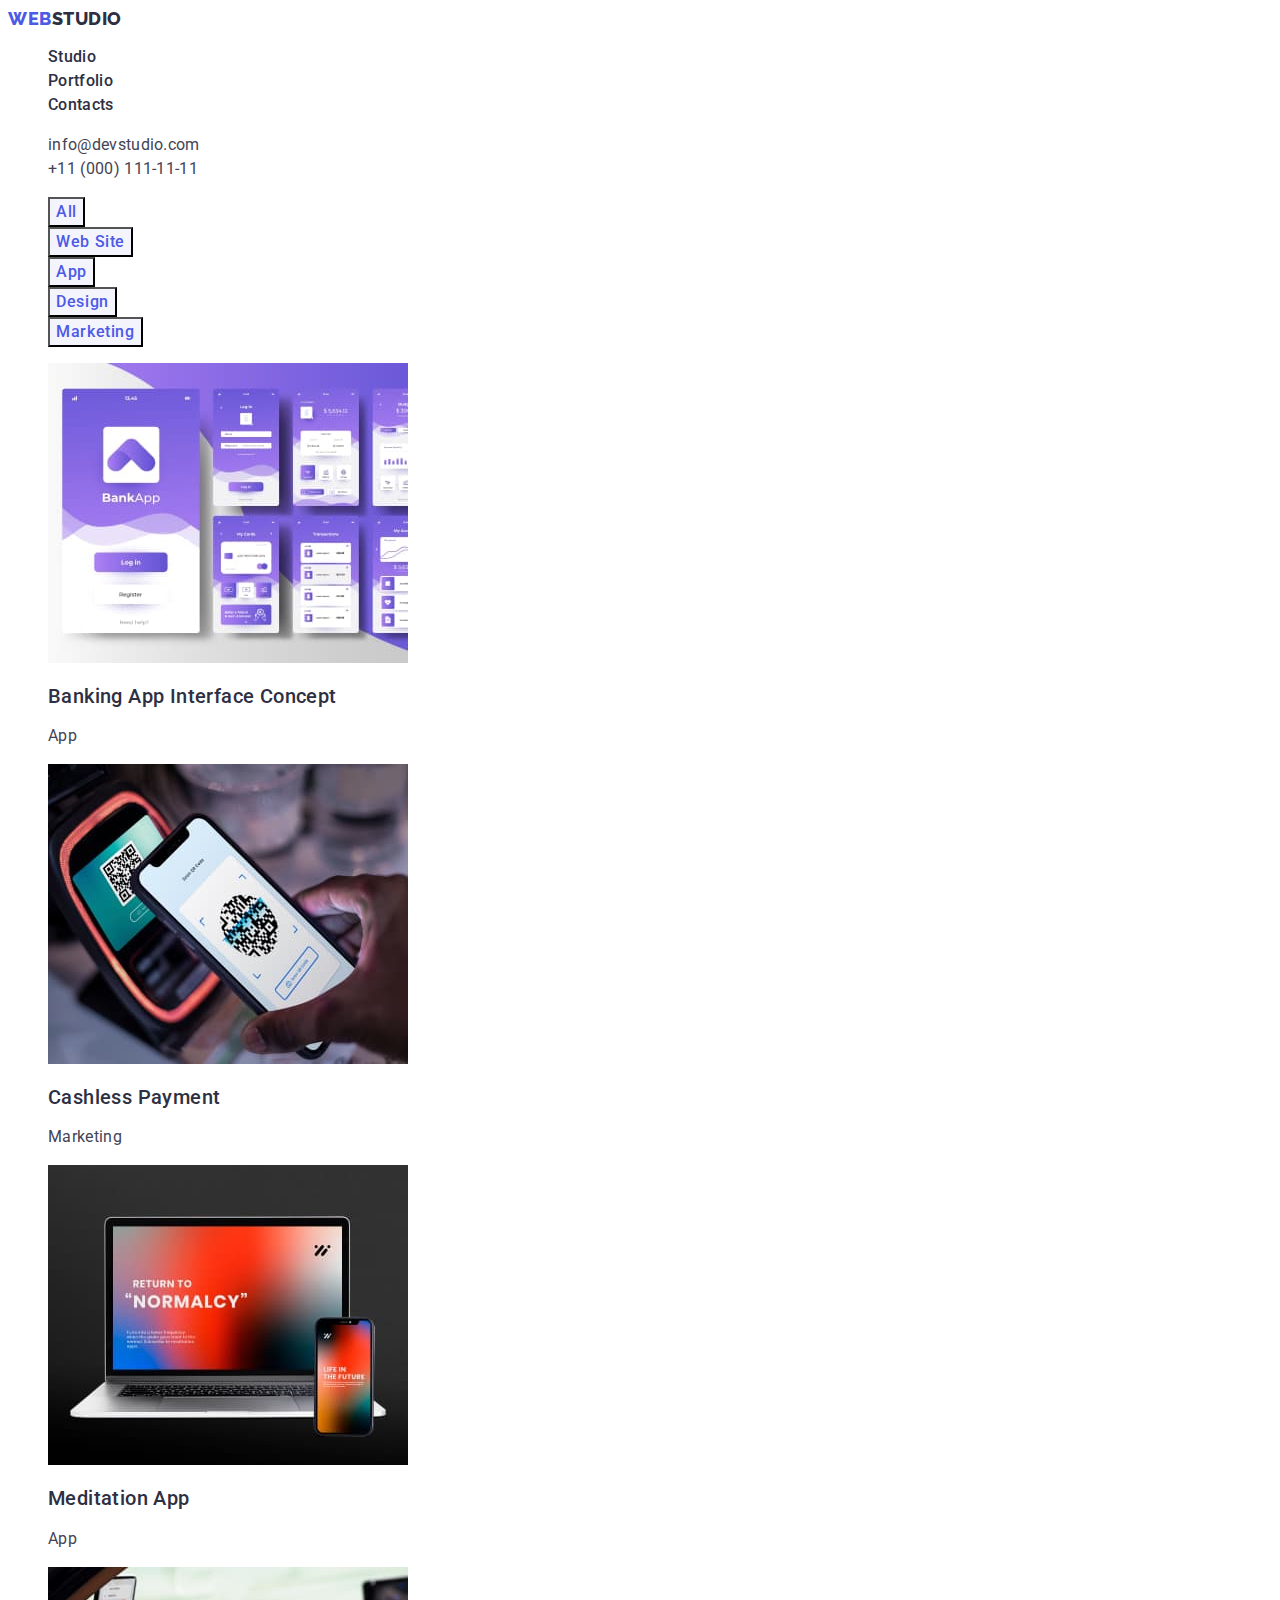
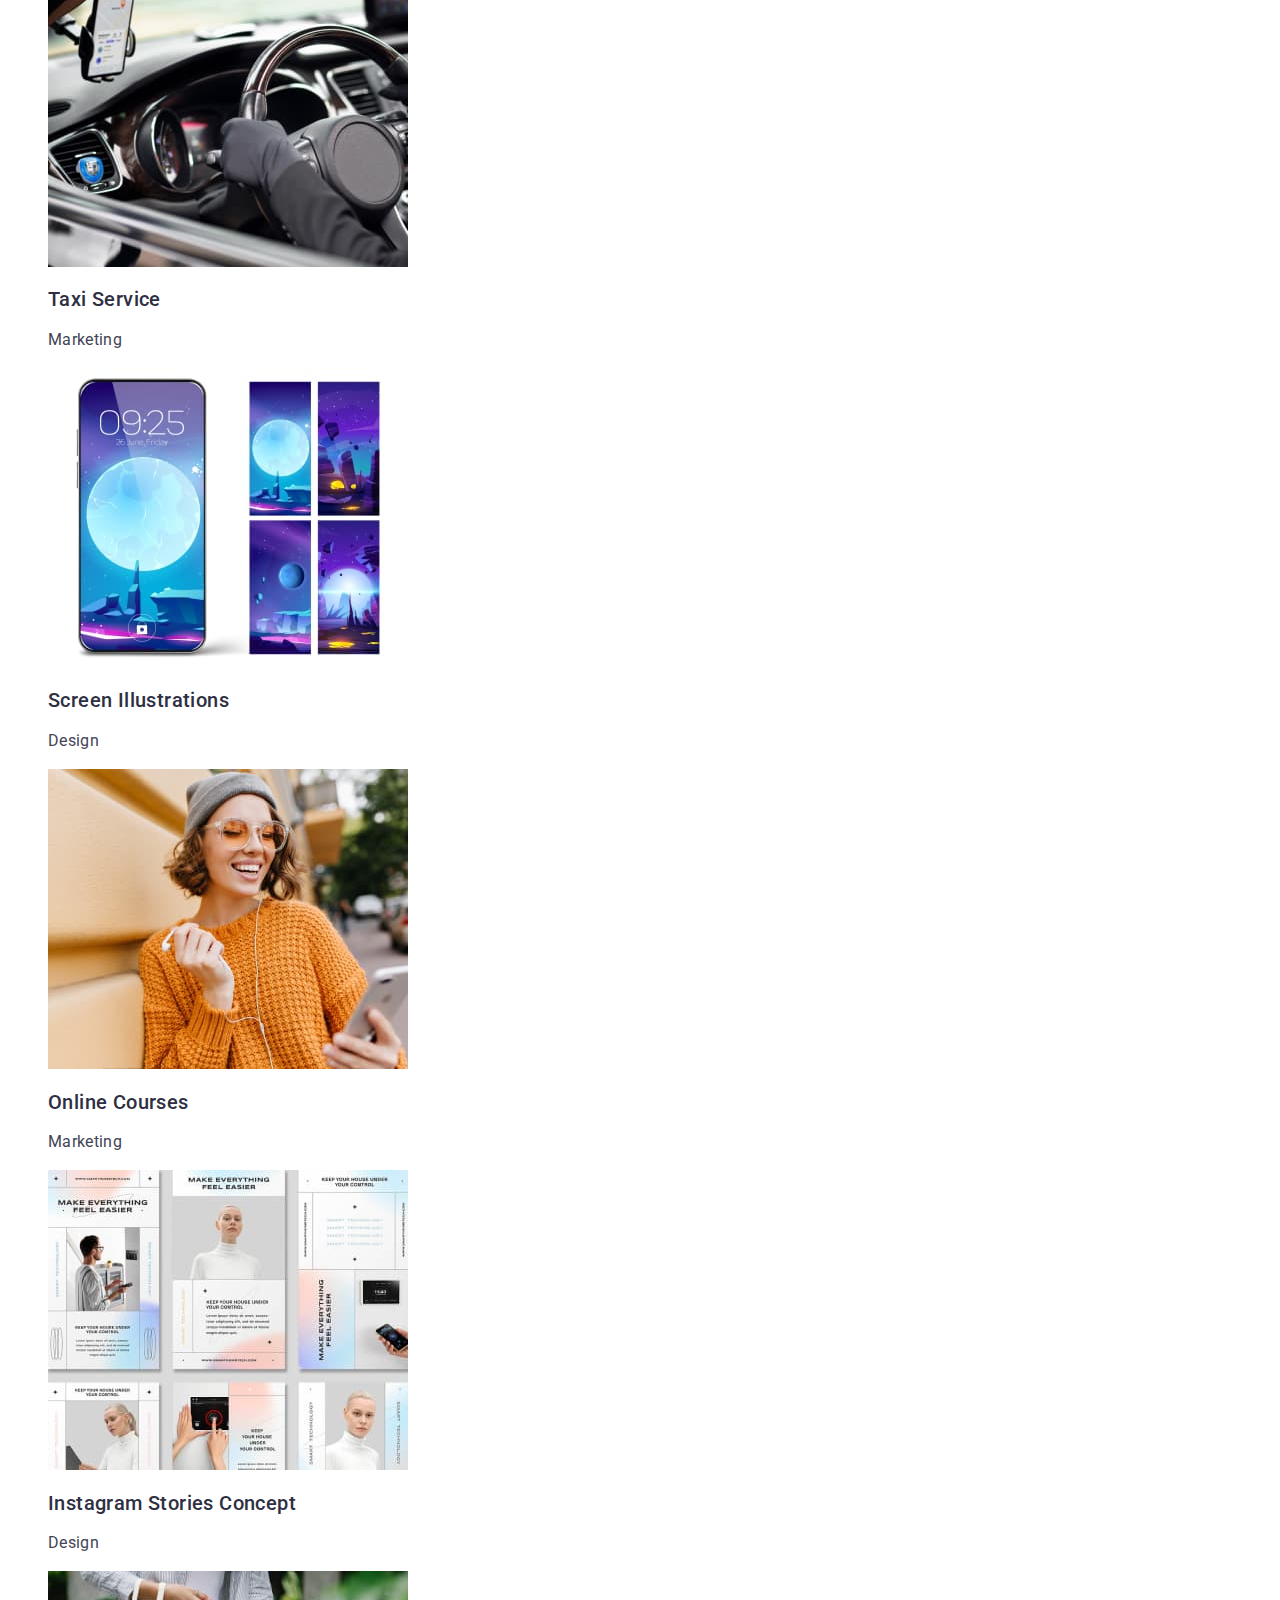
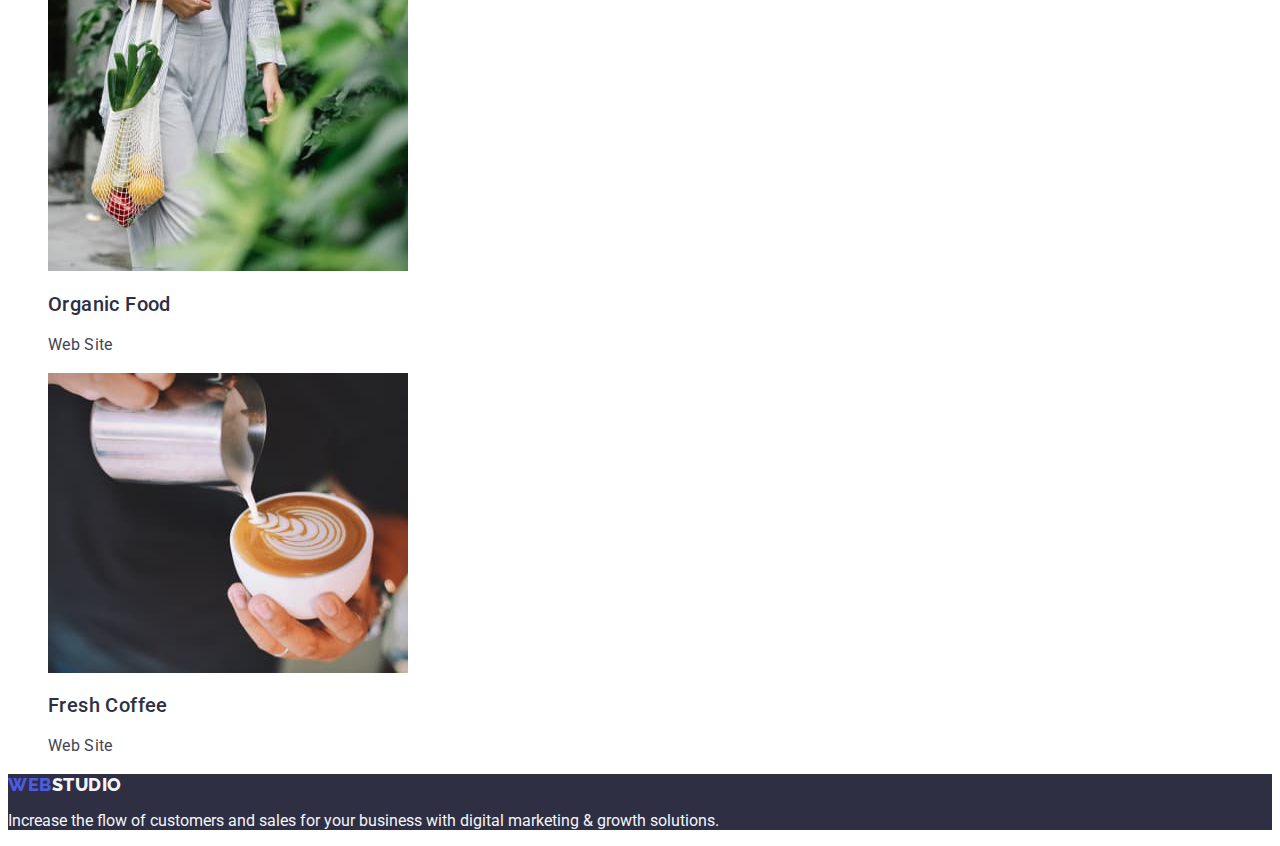
==== portfolio.html @ 59ca48b9 "start" ====
<!DOCTYPE html>
<html lang="en">
  <head>
    <meta charset="UTF-8" />
    <meta http-equiv="X-UA-Compatible" content="IE=edge" />
    <meta name="viewport" content="width=device-width, initial-scale=1.0" />
    <title>Web Studio (Version 3.0)</title>

    <!-- link fonts -->
    <link rel="preconnect" href="https://fonts.googleapis.com" />
    <link rel="preconnect" href="https://fonts.gstatic.com" crossorigin />
    <link
      href="https://fonts.googleapis.com/css2?family=Raleway:wght@800&family=Roboto:wght@400;500;700&display=swap"
      rel="stylesheet"
    />
    <!-- link modern normalize -->
    <link rel="stylesheet" href="node_modules/modern-normalize/modern-normalize.css">
    <!-- link style -->
    <link rel="stylesheet" href="./css/styles.css" />
  </head>
  <body>
    <!-- Heder -->
    <header>
      <!-- Navigation -->
      <nav>
        <a href="./index.html" class="logo link"
          >Web<span class="logo-studio">Studio</span></a
        >
        <ul class="nav list">
          <li><a href="./index.html" class="nav-l link">Studio </a></li>
          <li><a href="./portfolio.html" class="nav-l link">Portfolio</a></li>
          <li><a href="" class="nav-l link">Contacts</a></li>
        </ul>
      </nav>
      <!-- adress -->
      <address class="adress">
        <ul class="list">
          <li>
            <a href="mailto:info@devstudio.com" class="link"
              >info@devstudio.com</a
            >
          </li>
          <li>
            <a href="tel:+110001111111" class="link">+11 (000) 111-11-11</a>
          </li>
        </ul>
      </address>
    </header>

    <!-- Main -->
    <main>
      <section>
        <!-- Filtr-->
        <h1 class="visually-hidden">Filtr</h1>
        <ul class="list">
          <li><button type="button" class="button-filtr">All</button></li>
          <li><button type="button" class="button-filtr">Web Site</button></li>
          <li><button type="button" class="button-filtr">App</button></li>
          <li><button type="button" class="button-filtr">Design</button></li>
          <li><button type="button" class="button-filtr">Marketing</button></li>
        </ul>

        <!-- Our projects -->
        <ul class="list progects">
          <li>
            <a href="" class="link"
              ><img
                src="./images/bank-app.jpg"
                alt="Banking App Interface Concept"
                width="360"
                height="300"
              />
              <h2 class="desc-product">Banking App Interface Concept</h2>
              <p class="desc-sferprodact">App</p></a
            >
          </li>

          <li>
            <a href="" class="link"
              ><img
                src="./images/payment-phone.jpg"
                alt="Cashless Payment"
                width="360"
                height="300"
              />
              <h2 class="desc-product">Cashless Payment</h2>
              <p class="desc-sferprodact">Marketing</p></a
            >
          </li>

          <li>
            <a href="" class="link"
              ><img
                src="./images/notebook.jpg"
                alt="Meditation App"
                width="360"
                height="300"
              />
              <h2 class="desc-product">Meditation App</h2>
              <p class="desc-sferprodact">App</p></a
            >
          </li>

          <li>
            <a href="" class="link"
              ><img
                src="./images/taxi.jpg"
                alt="Taxi Service"
                width="360"
                height="300"
              />
              <h2 class="desc-product">Taxi Service</h2>
              <p class="desc-sferprodact">Marketing</p></a
            >
          </li>

          <li>
            <a href="" class="link"
              ><img
                src="./images/screen-phone.jpg"
                alt="Screen Illustrations"
                width="360"
                height="300"
              />
              <h2 class="desc-product">Screen Illustrations</h2>
              <p class="desc-sferprodact">Design</p></a
            >
          </li>

          <li>
            <a href="" class="link"
              ><img
                src="./images/girl.jpg"
                alt="Online Courses"
                width="360"
                height="300"
              />
              <h2 class="desc-product">Online Courses</h2>
              <p class="desc-sferprodact">Marketing</p></a
            >
          </li>

          <li>
            <a href="" class="link"
              ><img
                src="./images/instagram.jpg"
                alt="Instagram Stories Concept"
                width="360"
                height="300"
              />
              <h2 class="desc-product">Instagram Stories Concept</h2>
              <p class="desc-sferprodact">Design</p></a
            >
          </li>
          <li>
            <a href="" class="link"
              ><img
                src="./images/food.jpg"
                alt="Organic Food"
                width="360"
                height="300"
              />
              <h2 class="desc-product">Organic Food</h2>
              <p class="desc-sferprodact">Web Site</p></a
            >
          </li>
          <li>
            <a href="" class="link"
              ><img
                src="./images/coffe.jpg"
                alt="Fresh Coffee"
                width="360"
                height="300"
              />
              <h2 class="desc-product">Fresh Coffee</h2>
              <p class="desc-sferprodact">Web Site</p></a
            >
          </li>
        </ul>
      </section>
    </main>

    <!-- Footer -->
    <footer class="footer">
      <a href="./index.html" class="logo link"
        >Web<span class="logo-studio">Studio</span>
      </a>
      <p class="text">
        Increase the flow of customers and sales for your business with digital
        marketing & growth solutions.
      </p>
    </footer>
  </body>
</html>
---- css/styles.css ----
html {
  box-sizing: border-box;
}
*,
*::before,
*::after{
  box-sizing: inherit;
}


:root {
  --primary-text-color: #ffffff;
  --title-text-color: #2e2f42;
  --accent-color: #4d5ae5;
  --base-text-color: #434455;
  --primari-whitecolor: #ffffff;
  --btn-hover-color: #404bbf;
  --btn-secondary-color: #e7e9fc;
  --second-white-text: #f4f4fd;
}

body {
  background-color: var(--primari-whitecolor);
  color: var(--base-text-color);

  font-family: "Roboto", sans-serif;
  font-size: 16px;
}

/*to hide service*/
.visually-hidden {
  position: absolute;
  width: 1px;
  height: 1px;
  margin: -1px;
  border: 0;
  padding: 0;
  white-space: nowrap;
  clip-path: inset(100%);
  clip: rect(0 0 0 0);
  overflow: hidden;
}


/* button */

.button-herro {
  color: var(--primari-whitecolor);
  background-color: var(--accent-color);

  font-family: Roboto, sans-serif;
  font-weight: 500;
  font-size: 16px;
  line-height: 1.5;
  cursor: pointer;
  letter-spacing: 0.04em; 
}

.button-herro:hover,
.button-herro:focus {
  color: var(--primari-whitecolor);
  background-color: var(--btn-hover-color);
}
/* btn in Portfolio */
.button-filtr {
  color: var(--accent-color);
  background-color: var(--second-white-text);

  font-family: Roboto, sans-serif;
  font-weight: 500;
  font-size: 16px;
  line-height: 1.5;
  letter-spacing: 0.04em;
  cursor: pointer;
}

.button-filtr:hover,
.button-filtr:focus {
  color: var(--primari-whitecolor);
  background-color: var(--btn-hover-color);
}

/* delete poit in UL */
.list {
  list-style: none;
}

/* heder */

/* Logo */
.logo {
  color: var(--accent-color);

  font-family: Raleway, sans-serif;
  letter-spacing: 0.03em;
  font-weight: 800;
  font-size: 18px;
  line-height: 1.17;
  text-transform: uppercase;
}

.logo-studio {
  color: var(--title-text-color);
}

/* logo for footer */
.footer .logo-studio {
  color: var(--second-white-text);
}

/* site nav */
.nav .link {
  color: var(--title-text-color);

  font-weight: 500;
  font-size: 16px;
  text-decoration: none;
  line-height: 1.5;
  letter-spacing: 0.02em;
  font-style: normal;
}
.nav .link:hover,
.nav .link:focus {
  color: var(--btn-hover-color);
}
.nav-l {
  color: var(--title-text-color);

  text-decoration: none;
}

/* .nav .link.current { */
  /* color: var(--btn-hover-color); */
/* } */

/* adress */
.adress {
  font-style: normal;
  font-weight: 400;
  font-size: 16px;
  line-height: 1.5;
  
}
.adress .link {
  color: var(--base-text-color);
  
  line-height: 24px;
  letter-spacing: 0.02em;
  text-decoration: none;

}

.adress .link:hover,
.adress .link:focus {
  color: var(--btn-hover-color);
}

/* herro */
.herro {
  background-color: var(--title-text-color);
}

.herro-title {
  color: var(--primari-whitecolor);

  font-weight: 700;
  font-size: 56px;
  line-height: 1.07;
  text-align: center;
  letter-spacing: 0.02em;
}
.section .section-title {
  color: var(--title-text-color);

  font-weight: 700;
  font-size: 36px;
  line-height: 1.11;
  text-align: center;
  letter-spacing: 0.02em;
  text-transform: capitalize;
  letter-spacing: 0.02em;
}

/* Principles of work */
.section .section-subtitle {
  color: var(--title-text-color);

  font-weight: 500;
  font-size: 20px;
  line-height: 1.2;
  letter-spacing: 0.02em;
}


.section .desc {
  color: var(--base-text-color);
  line-height: 24px;
  letter-spacing: 0.02em;

}
/* our-projects */
.our-projects .section-title{
  color: var(--title-text-color);

  font-weight: 700;
  font-size: 36px;
  line-height: 1.11;
  text-align: center;
  letter-spacing: 0.02em;
  text-transform: capitalize;
}

.our-projects {
  background-color: var(--primari-whitecolor);
 
}

/* Our team */
.team {
  background-color: var(--second-white-text);
}
.section-tm-title {
  color: var(--title-text-color);

  font-weight: 700;
  font-size: 36px;
  line-height: 1.11;
  text-align: center;
  letter-spacing: 0.02em;
  text-transform: capitalize;
  
}

.style-img {
  background-color: var(--primari-whitecolor);
}

.section .name {
  color: var(--title-text-color);

  font-weight: 500;
  font-size: 20px;
  line-height: 1.2;
  letter-spacing: 0.02em
}
.section .profession {
  color: var(--base-text-color);
  
  line-height: 24px;
  letter-spacing: 0.02em;
}
/* foter */
.footer {
  background-color: var(--title-text-color);
}

.footer .text {
  color: var(--second-white-text);
}

/* portfolio  */
.link{
  text-decoration: none;
}

.desc-product {
  color: var(--title-text-color);

  font-weight: 500;
  font-size: 20px;
  line-height: 1.2;
  text-decoration: none;
  letter-spacing: 0.02em;
}

.desc-sferprodact {
  color: var(--base-text-color);
  
  line-height: 24px;
  letter-spacing: 0.02em;
  text-decoration: none;
}
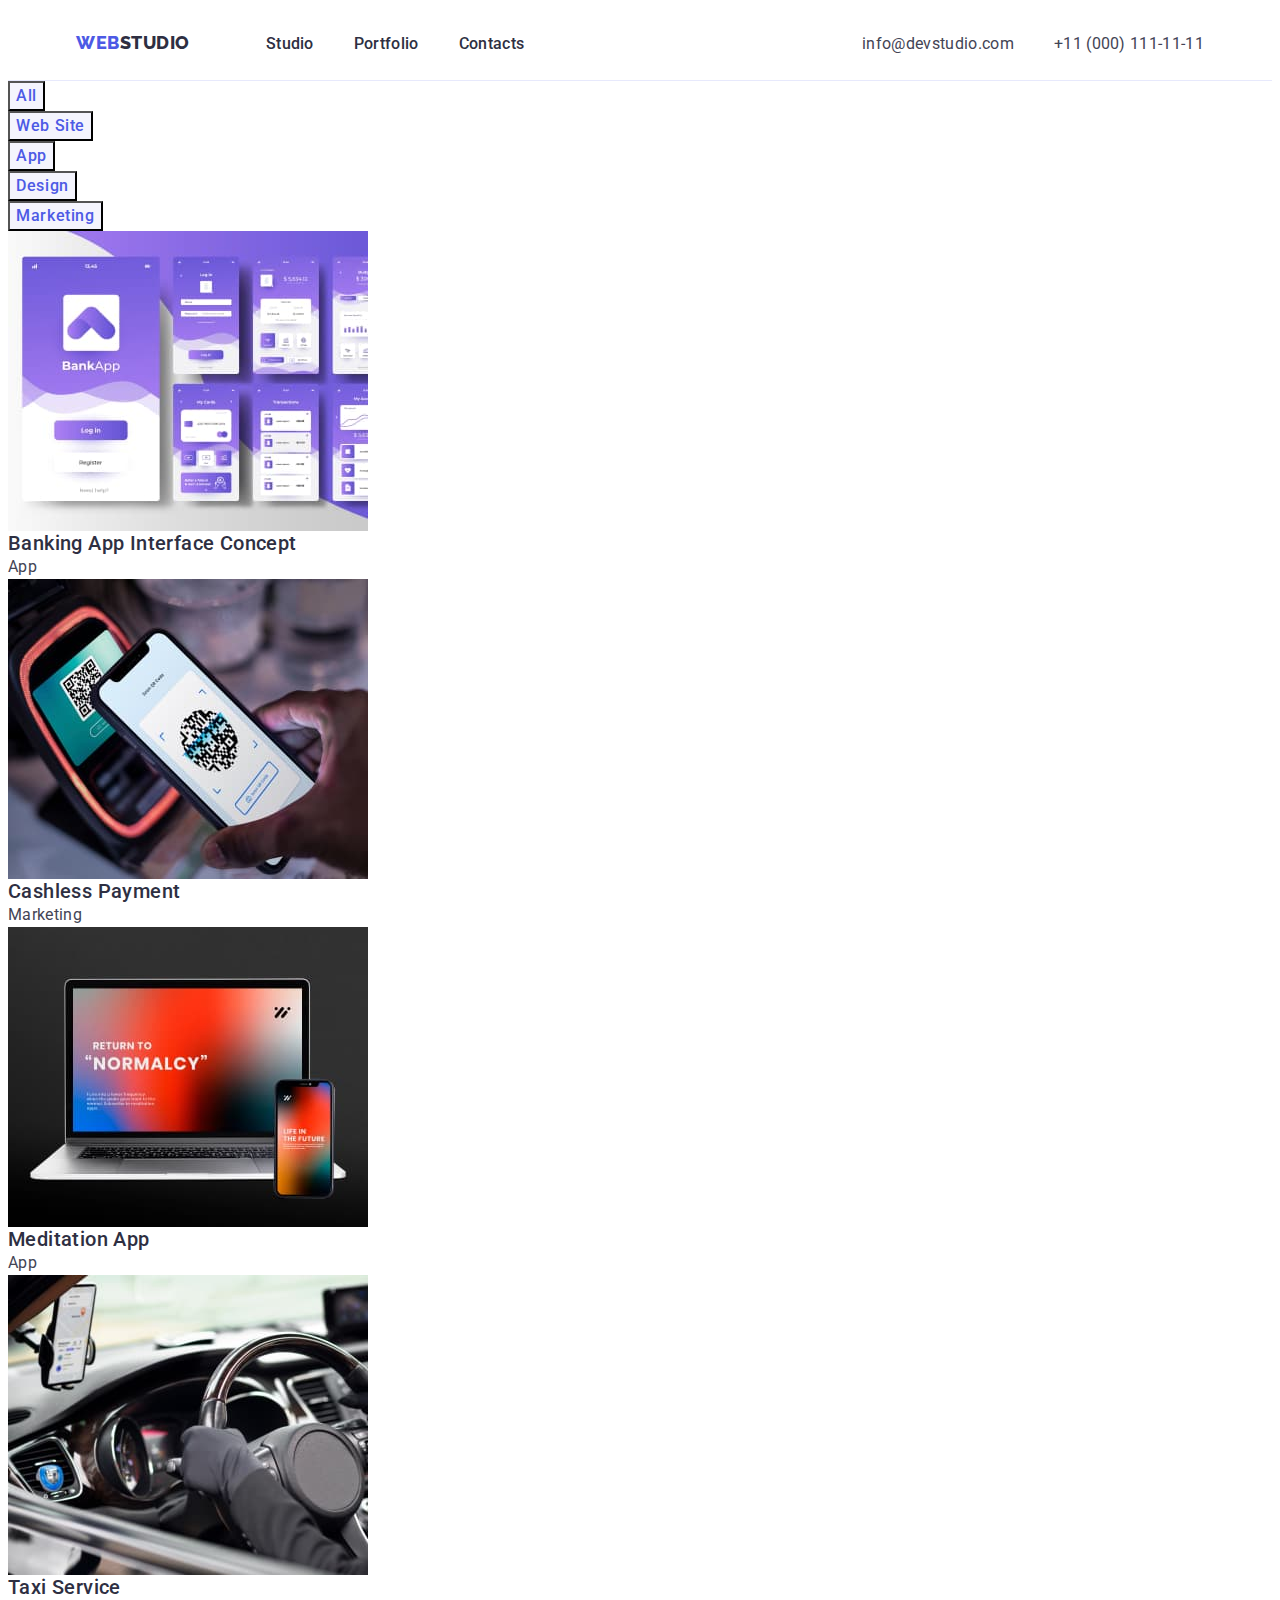
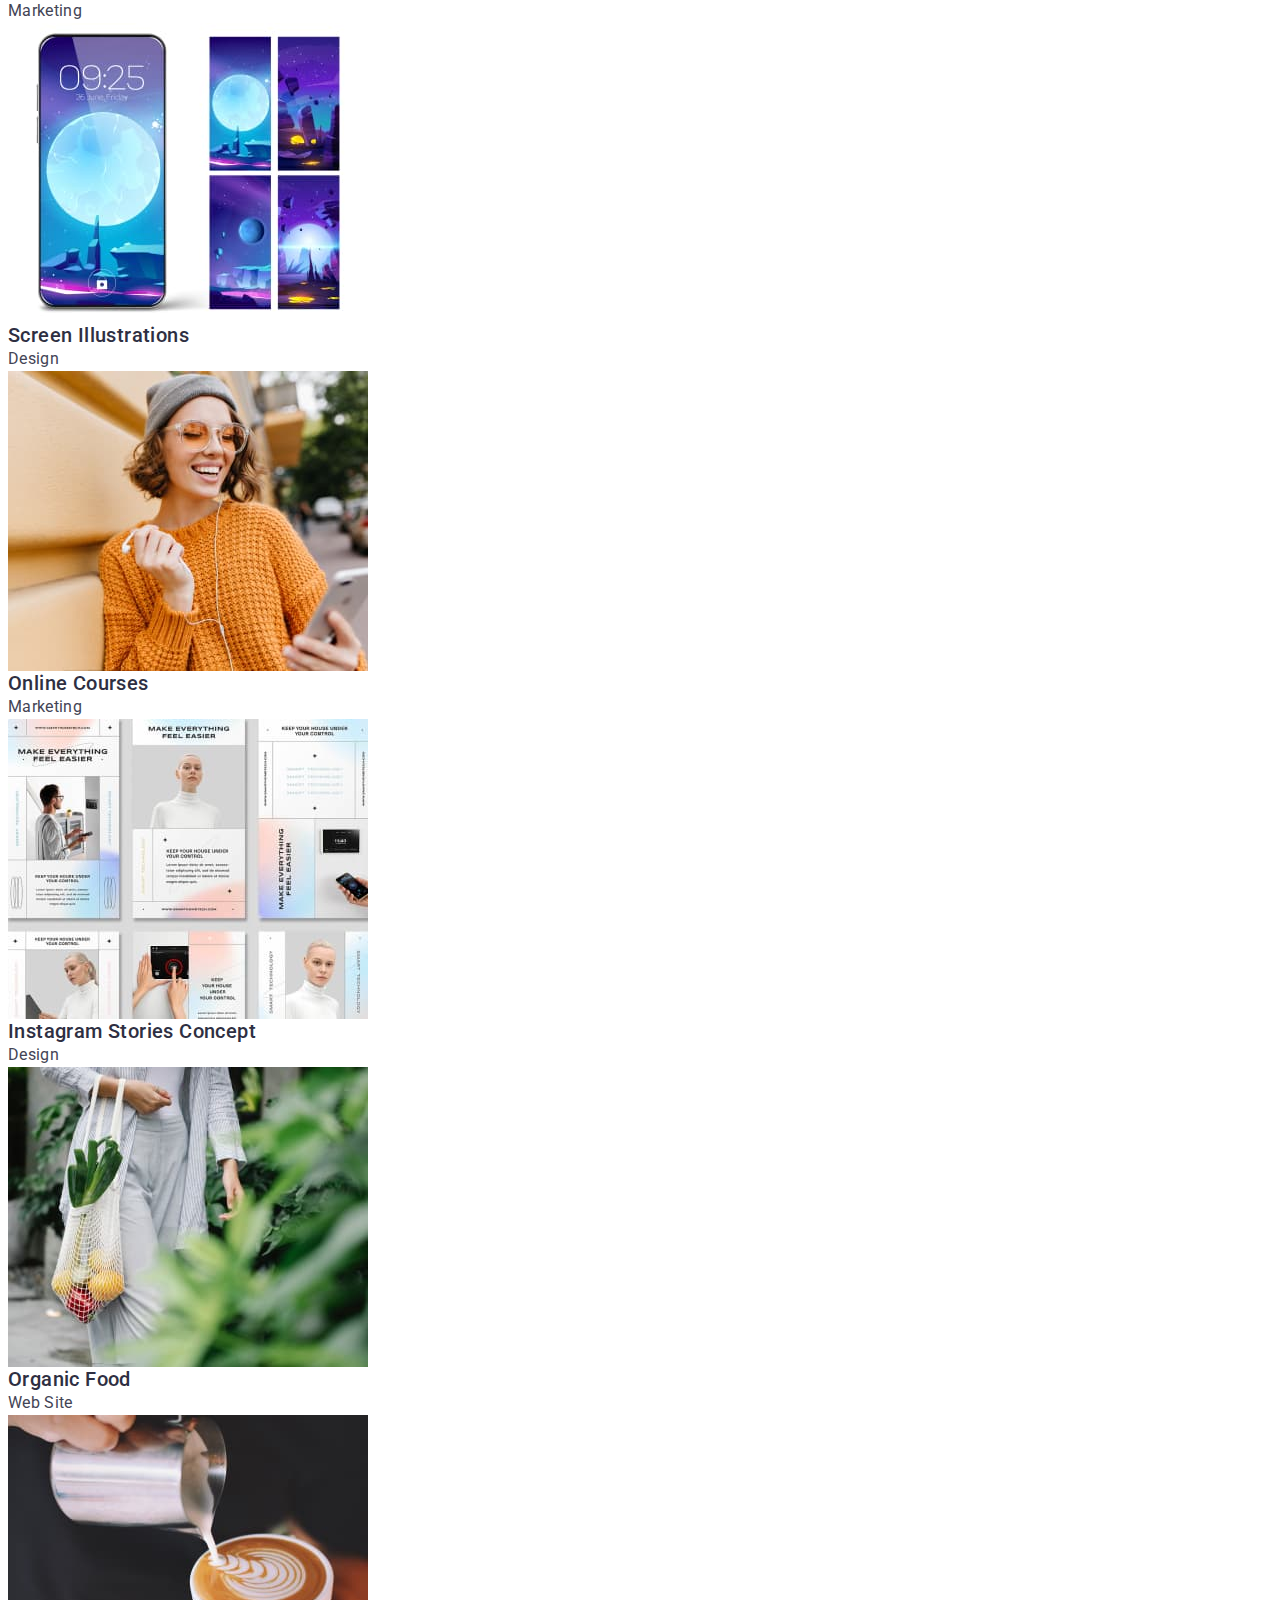
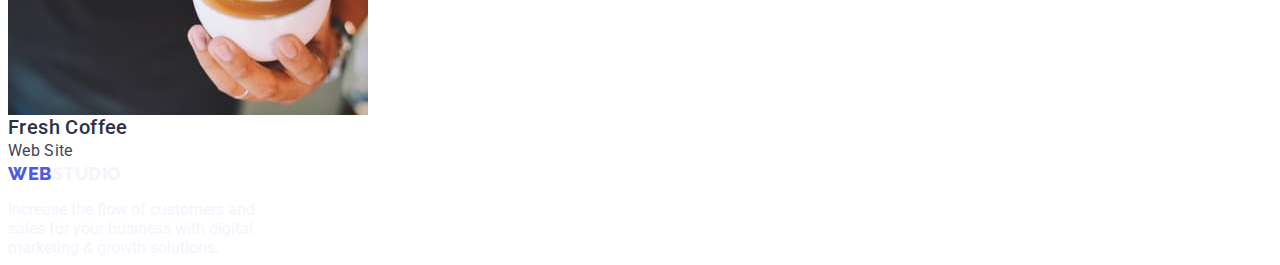
==== commit c1bebe2a: "studio готово" ====
--- a/portfolio.html
+++ b/portfolio.html
@@ -19,13 +19,14 @@
     <link rel="stylesheet" href="./css/styles.css" />
   </head>
   <body>
+
     <!-- Heder -->
-    <header>
+    <header class="heder-container">
+      <div class="container centred">
       <!-- Navigation -->
+      <a href="./index.html" class="logo link"
+          >Web<span class="logo-studio">Studio</span></a>
       <nav>
-        <a href="./index.html" class="logo link"
-          >Web<span class="logo-studio">Studio</span></a
-        >
         <ul class="nav list">
           <li><a href="./index.html" class="nav-l link">Studio </a></li>
           <li><a href="./portfolio.html" class="nav-l link">Portfolio</a></li>
@@ -34,7 +35,7 @@
       </nav>
       <!-- adress -->
       <address class="adress">
-        <ul class="list">
+        <ul class="list nav-adress">
           <li>
             <a href="mailto:info@devstudio.com" class="link"
               >info@devstudio.com</a
@@ -45,6 +46,7 @@
           </li>
         </ul>
       </address>
+      </div>
     </header>
 
     <!-- Main -->
--- a/css/styles.css
+++ b/css/styles.css
@@ -9,6 +9,7 @@
 
 
 :root {
+  /* colors */
   --primary-text-color: #ffffff;
   --title-text-color: #2e2f42;
   --accent-color: #4d5ae5;
@@ -17,6 +18,10 @@
   --btn-hover-color: #404bbf;
   --btn-secondary-color: #e7e9fc;
   --second-white-text: #f4f4fd;
+
+/* indent for gap */
+--indent: 24px;
+--indent-items: 3;
 }
 
 body {
@@ -25,6 +30,48 @@
 
   font-family: "Roboto", sans-serif;
   font-size: 16px;
+}
+
+/* reset start */
+h1, h2, h3, h4, h5, h6, p, ul{
+  margin-top: 0;
+  margin-bottom: 0;
+}
+
+img {
+  display: block;
+max-width: 100%;
+height: auto;
+}
+
+.link {
+  color: currentColor;
+  text-decoration: none;
+}
+
+ul {
+  padding-inline-start: 0px;
+}
+/* reset end */
+
+.container{
+  width: 1158px;
+margin-left: auto;
+margin-right: auto;
+padding-left: 15px;
+padding-right: 15px;
+/* outline: dashed 1px teal; */
+
+}
+
+.section {
+padding-top: 120px;
+padding-bottom: 120px;
+/* outline: dashed 2px red; */
+}
+
+.centred{
+  text-align: center;
 }
 
 /*to hide service*/
@@ -40,9 +87,23 @@
   clip: rect(0 0 0 0);
   overflow: hidden;
 }
-
-
-/* button */
+ /* card set */
+ .card-set {
+  display: flex;
+  flex-wrap: wrap;
+  gap: var(--indent);
+ }
+
+.card-set-items {
+  width: calc( (100% - (var(--indent-items) - 1)*var(--indent)) / var(--indent-items) );
+}
+
+/**
+  |============================
+  | BUTTON
+  |============================
+*/
+  
 
 .button-herro {
   color: var(--primari-whitecolor);
@@ -85,10 +146,28 @@
   list-style: none;
 }
 
-/* heder */
+/**
+  |============================
+  | HEDER
+  |============================
+*/
+
+
+.heder-container{
+  border-bottom: solid 1px var(--btn-secondary-color);
+}
+
+.heder-container .container{
+  display: flex;
+  
+} 
 
 /* Logo */
 .logo {
+margin-right: 76px;
+padding-top: 24px;
+padding-bottom: 24px;
+
   color: var(--accent-color);
 
   font-family: Raleway, sans-serif;
@@ -109,7 +188,17 @@
 }
 
 /* site nav */
+.nav{
+display: flex;
+gap: 40px;
+
+}
+
 .nav .link {
+display: block;
+padding-top: 24px;
+padding-bottom: 24px;
+
   color: var(--title-text-color);
 
   font-weight: 500;
@@ -135,12 +224,25 @@
 
 /* adress */
 .adress {
+margin-left: auto;
+
   font-style: normal;
   font-weight: 400;
   font-size: 16px;
   line-height: 1.5;
   
 }
+
+.nav-adress {
+display: flex;
+gap: 40px;
+}
+.nav-adress .link {
+  display: block;
+padding-top: 24px;
+padding-bottom: 24px;
+}
+
 .adress .link {
   color: var(--base-text-color);
   
@@ -155,9 +257,25 @@
   color: var(--btn-hover-color);
 }
 
-/* herro */
-.herro {
-  background-color: var(--title-text-color);
+
+/**
+  |============================
+  | HERRO
+  |============================
+*/
+
+.herro { 
+   background-color: var(--title-text-color);
+   padding-top: 188px;
+   padding-bottom: 188px;
+ } 
+
+.herro .container{
+display: flex;
+flex-direction: column;
+gap: 48px;
+justify-content: space-between;
+align-items: center;
 }
 
 .herro-title {
@@ -169,6 +287,19 @@
   text-align: center;
   letter-spacing: 0.02em;
 }
+
+.herro-title-container {
+display: block;
+  width: 496px;
+}
+
+.btn-herro-container{
+  display: block;
+  min-width: 169px;
+padding: 16px 32px;
+ border-radius: 4px;
+}
+
 .section .section-title {
   color: var(--title-text-color);
 
@@ -181,7 +312,13 @@
   letter-spacing: 0.02em;
 }
 
-/* Principles of work */
+
+/**
+  |============================
+  | Principles of work
+  |============================
+*/
+
 .section .section-subtitle {
   color: var(--title-text-color);
 
@@ -189,8 +326,21 @@
   font-size: 20px;
   line-height: 1.2;
   letter-spacing: 0.02em;
-}
-
+
+  margin-bottom: 8px;
+}
+
+.cont-prinsp-work{
+padding-bottom: 0;
+
+--indent-items: 4;
+}
+
+/* .cont-prinsp-work .list {
+  display: flex;
+  gap: var(--indent-princp-work);
+
+} */
 
 .section .desc {
   color: var(--base-text-color);
@@ -198,7 +348,14 @@
   letter-spacing: 0.02em;
 
 }
-/* our-projects */
+
+
+/**
+  |============================
+  | OUR PROJECTS
+  |============================
+*/
+
 .our-projects .section-title{
   color: var(--title-text-color);
 
@@ -215,8 +372,19 @@
  
 }
 
-/* Our team */
+.our-projects .section-title{
+  margin-bottom: 72px;
+}
+
+/**
+  |============================
+  | OUR TEAM
+  |============================
+*/
+
 .team {
+  --indent-items: 4;
+
   background-color: var(--second-white-text);
 }
 .section-tm-title {
@@ -228,11 +396,12 @@
   text-align: center;
   letter-spacing: 0.02em;
   text-transform: capitalize;
-  
+
+  margin-bottom: 72px;
 }
 
 .style-img {
-  background-color: var(--primari-whitecolor);
+background-color: var(--primari-whitecolor);
 }
 
 .section .name {
@@ -241,7 +410,9 @@
   font-weight: 500;
   font-size: 20px;
   line-height: 1.2;
-  letter-spacing: 0.02em
+  letter-spacing: 0.02em;
+
+  margin-bottom: 8px;
 }
 .section .profession {
   color: var(--base-text-color);
@@ -249,19 +420,47 @@
   line-height: 24px;
   letter-spacing: 0.02em;
 }
-/* foter */
-.footer {
-  background-color: var(--title-text-color);
-}
+ 
+ .team-wrapper {
+padding: 32px 16px;
+text-align: center;
+
+ }
+
+/**
+  |============================
+  | FOOTER
+  |============================
+*/
+
 
 .footer .text {
   color: var(--second-white-text);
 }
 
-/* portfolio  */
+.cont-footer{
+  padding-top: 100px;
+  padding-bottom: 100px;
+  background-color: var(--title-text-color);
+}
+
+.footer .text{ 
+  margin-top: 16px; 
+  width: 264px;
+} 
+
+
+/**
+  |============================
+  | PORTFOLIO
+  |============================
+*/
+
 .link{
   text-decoration: none;
 }
+
+
 
 .desc-product {
   color: var(--title-text-color);
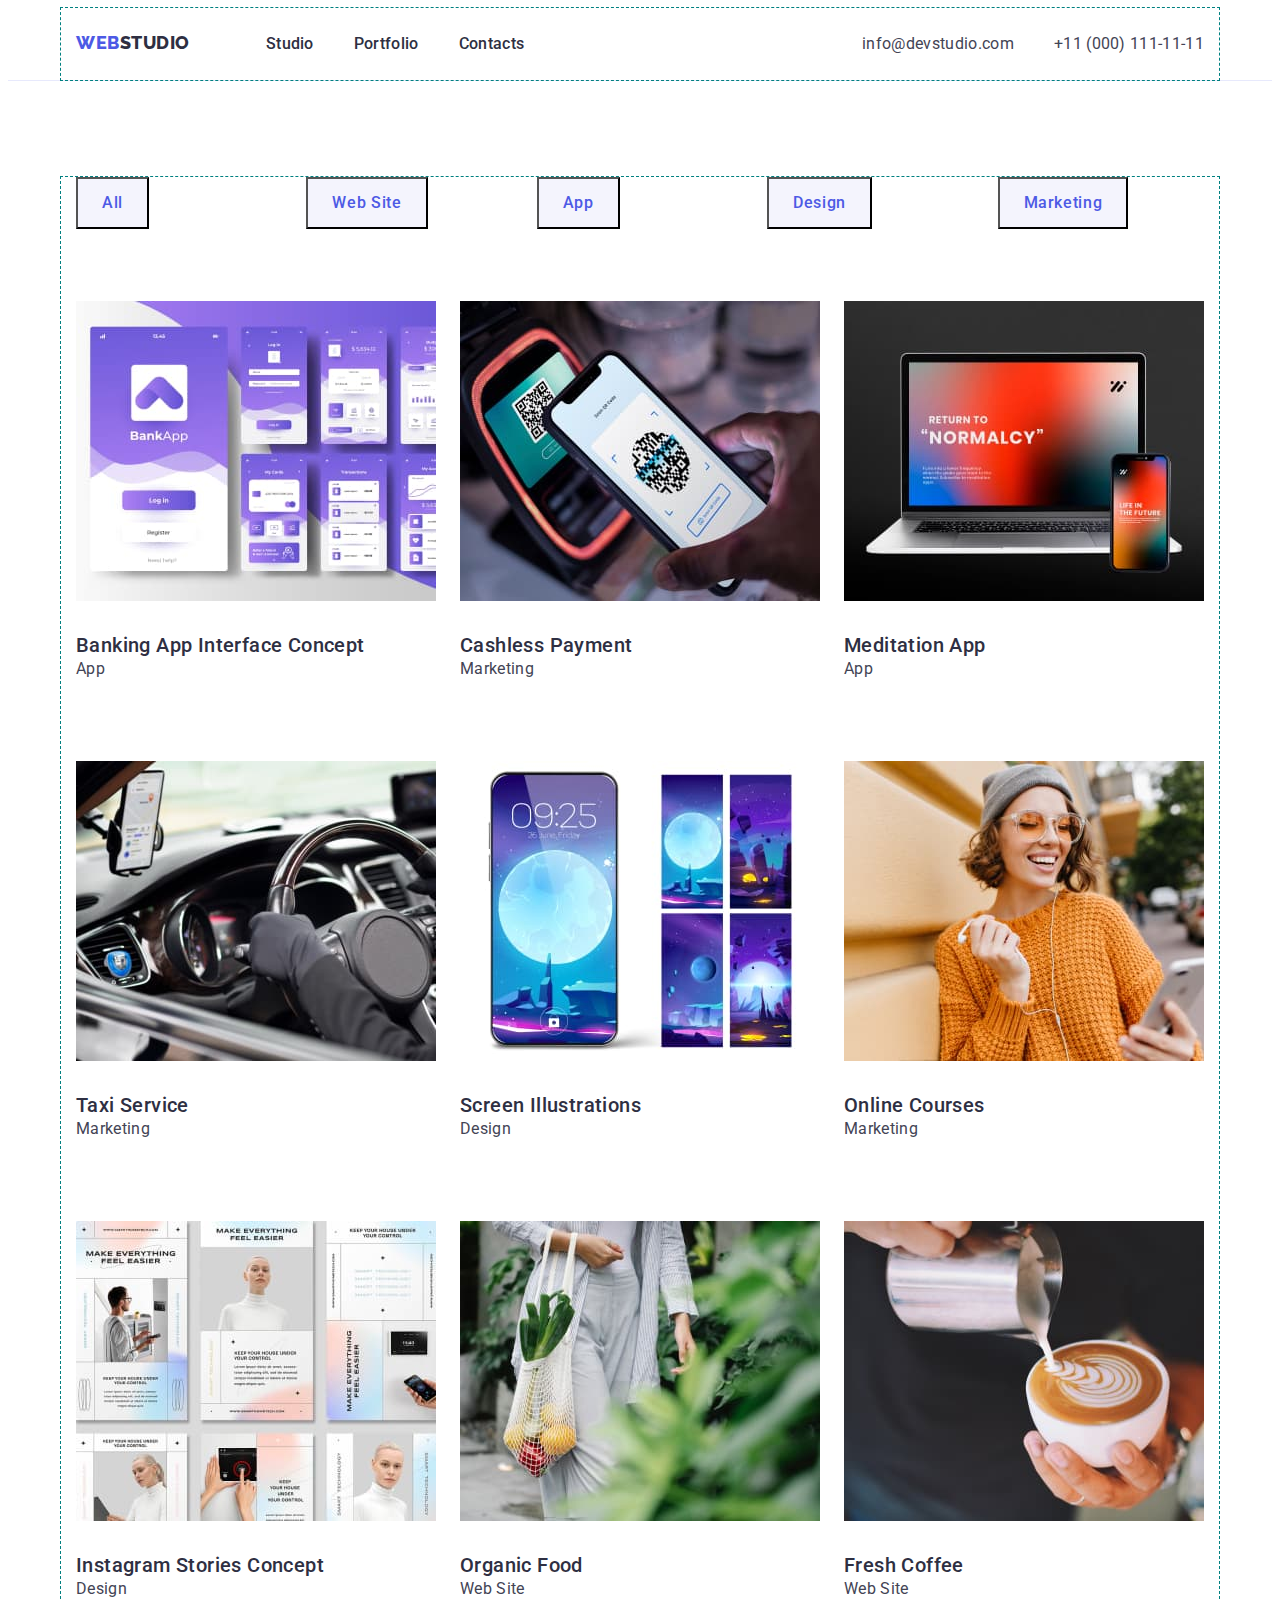
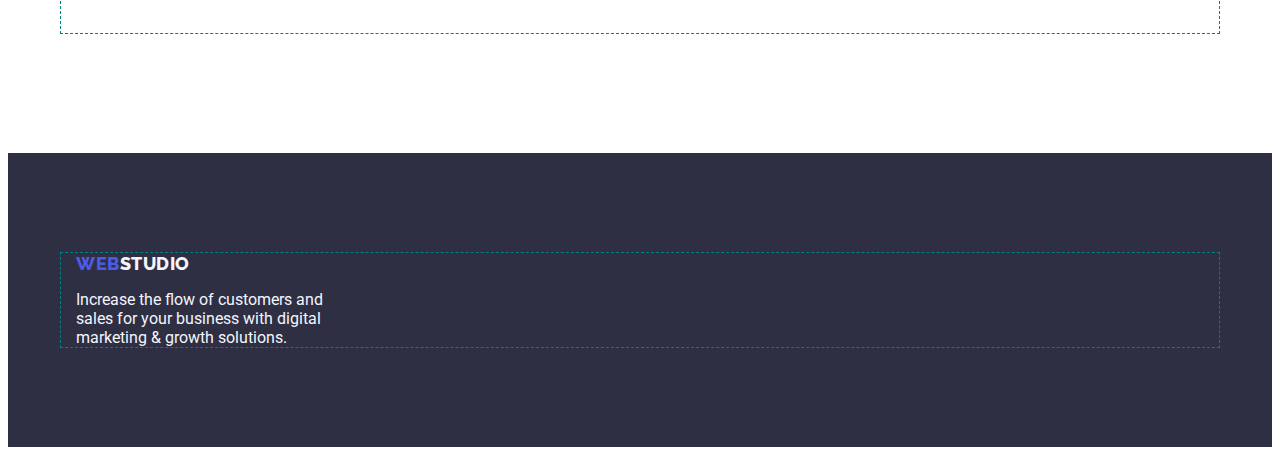
==== commit 84a2af45: "2 страниці без фільтру" ====
--- a/portfolio.html
+++ b/portfolio.html
@@ -51,20 +51,23 @@
 
     <!-- Main -->
     <main>
-      <section>
+
+      <section class="filtr">
+
         <!-- Filtr-->
+        <div class="container cont-portfolio">    
         <h1 class="visually-hidden">Filtr</h1>
-        <ul class="list">
-          <li><button type="button" class="button-filtr">All</button></li>
-          <li><button type="button" class="button-filtr">Web Site</button></li>
-          <li><button type="button" class="button-filtr">App</button></li>
-          <li><button type="button" class="button-filtr">Design</button></li>
-          <li><button type="button" class="button-filtr">Marketing</button></li>
+        <ul class="list card-set">
+          <li class="card-set-items"><button type="button" class="button-filtr">All</button></li>
+          <li class="card-set-items"><button type="button" class="button-filtr">Web Site</button></li>
+          <li class="card-set-items"><button type="button" class="button-filtr">App</button></li>
+          <li class="card-set-items"><button type="button" class="button-filtr">Design</button></li>
+          <li class="card-set-items"><button type="button" class="button-filtr">Marketing</button></li>
         </ul>
 
         <!-- Our projects -->
-        <ul class="list progects">
-          <li>
+        <ul class="list progects-fl-cont">
+          <li class="progects-fl-element">
             <a href="" class="link"
               ><img
                 src="./images/bank-app.jpg"
@@ -72,12 +75,13 @@
                 width="360"
                 height="300"
               />
+              <div class="product-wrapper">
               <h2 class="desc-product">Banking App Interface Concept</h2>
-              <p class="desc-sferprodact">App</p></a
-            >
-          </li>
-
-          <li>
+              <p class="desc-sferprodact">App</p></a>
+              </div>
+          </li>
+
+          <li class="progects-fl-element">
             <a href="" class="link"
               ><img
                 src="./images/payment-phone.jpg"
@@ -85,12 +89,13 @@
                 width="360"
                 height="300"
               />
+              <div class="product-wrapper">
               <h2 class="desc-product">Cashless Payment</h2>
-              <p class="desc-sferprodact">Marketing</p></a
-            >
-          </li>
-
-          <li>
+              <p class="desc-sferprodact">Marketing</p></a>
+              </div>
+          </li>
+
+          <li class="progects-fl-element">
             <a href="" class="link"
               ><img
                 src="./images/notebook.jpg"
@@ -98,12 +103,13 @@
                 width="360"
                 height="300"
               />
+              <div class="product-wrapper">
               <h2 class="desc-product">Meditation App</h2>
-              <p class="desc-sferprodact">App</p></a
-            >
-          </li>
-
-          <li>
+              <p class="desc-sferprodact">App</p></a>
+              </div>
+          </li>
+
+          <li class="progects-fl-element">
             <a href="" class="link"
               ><img
                 src="./images/taxi.jpg"
@@ -111,12 +117,13 @@
                 width="360"
                 height="300"
               />
+              <div class="product-wrapper">
               <h2 class="desc-product">Taxi Service</h2>
-              <p class="desc-sferprodact">Marketing</p></a
-            >
-          </li>
-
-          <li>
+              <p class="desc-sferprodact">Marketing</p></a>
+              </div>
+          </li>
+
+          <li class="progects-fl-element">
             <a href="" class="link"
               ><img
                 src="./images/screen-phone.jpg"
@@ -124,12 +131,13 @@
                 width="360"
                 height="300"
               />
+              <div class="product-wrapper">
               <h2 class="desc-product">Screen Illustrations</h2>
-              <p class="desc-sferprodact">Design</p></a
-            >
-          </li>
-
-          <li>
+              <p class="desc-sferprodact">Design</p></a>
+              </div>
+          </li>
+
+          <li class="progects-fl-element">
             <a href="" class="link"
               ><img
                 src="./images/girl.jpg"
@@ -137,12 +145,13 @@
                 width="360"
                 height="300"
               />
+              <div class="product-wrapper">
               <h2 class="desc-product">Online Courses</h2>
-              <p class="desc-sferprodact">Marketing</p></a
-            >
-          </li>
-
-          <li>
+              <p class="desc-sferprodact">Marketing</p></a>
+              </div>
+          </li>
+
+          <li class="progects-fl-element">
             <a href="" class="link"
               ><img
                 src="./images/instagram.jpg"
@@ -150,11 +159,12 @@
                 width="360"
                 height="300"
               />
+              <div class="product-wrapper">
               <h2 class="desc-product">Instagram Stories Concept</h2>
-              <p class="desc-sferprodact">Design</p></a
-            >
-          </li>
-          <li>
+              <p class="desc-sferprodact">Design</p></a>
+              </div>
+          </li>
+          <li class="progects-fl-element">
             <a href="" class="link"
               ><img
                 src="./images/food.jpg"
@@ -162,11 +172,12 @@
                 width="360"
                 height="300"
               />
+              <div class="product-wrapper">
               <h2 class="desc-product">Organic Food</h2>
-              <p class="desc-sferprodact">Web Site</p></a
-            >
-          </li>
-          <li>
+              <p class="desc-sferprodact">Web Site</p></a>
+              </div>
+          </li>
+          <li class="progects-fl-element">
             <a href="" class="link"
               ><img
                 src="./images/coffe.jpg"
@@ -174,16 +185,19 @@
                 width="360"
                 height="300"
               />
+              <div class="product-wrapper">
               <h2 class="desc-product">Fresh Coffee</h2>
-              <p class="desc-sferprodact">Web Site</p></a
-            >
-          </li>
-        </ul>
+              <p class="desc-sferprodact">Web Site</p></a>
+              </div>
+          </li>
+        </ul>
+      </div>
       </section>
     </main>
 
     <!-- Footer -->
-    <footer class="footer">
+    <footer class="footer cont-footer">
+      <div class="container">
       <a href="./index.html" class="logo link"
         >Web<span class="logo-studio">Studio</span>
       </a>
@@ -191,6 +205,9 @@
         Increase the flow of customers and sales for your business with digital
         marketing & growth solutions.
       </p>
+      </div>
     </footer>
+    
   </body>
 </html>
+
--- a/css/styles.css
+++ b/css/styles.css
@@ -60,14 +60,14 @@
 margin-right: auto;
 padding-left: 15px;
 padding-right: 15px;
-/* outline: dashed 1px teal; */
+outline: dashed 1px teal;
 
 }
 
 .section {
 padding-top: 120px;
 padding-bottom: 120px;
-/* outline: dashed 2px red; */
+outline: dashed 2px red;
 }
 
 .centred{
@@ -98,12 +98,184 @@
   width: calc( (100% - (var(--indent-items) - 1)*var(--indent)) / var(--indent-items) );
 }
 
+
+/* delete poit in UL */
+.list {
+  list-style: none;
+}
+
+/**
+  |============================
+  | HEDER
+  |============================
+*/
+
+
+.heder-container{
+  border-bottom: solid 1px var(--btn-secondary-color);
+}
+
+.heder-container .container{
+  display: flex;
+  
+} 
+
+/* Logo */
+.logo {
+margin-right: 76px;
+padding-top: 24px;
+padding-bottom: 24px;
+
+  color: var(--accent-color);
+
+  font-family: Raleway, sans-serif;
+  letter-spacing: 0.03em;
+  font-weight: 800;
+  font-size: 18px;
+  line-height: 1.17;
+  text-transform: uppercase;
+}
+
+.logo-studio {
+  color: var(--title-text-color);
+}
+
+/* logo for footer */
+.footer .logo-studio {
+  color: var(--second-white-text);
+}
+
+/* site nav */
+.nav{
+display: flex;
+gap: 40px;
+
+}
+
+.nav .link {
+display: block;
+padding-top: 24px;
+padding-bottom: 24px;
+
+  color: var(--title-text-color);
+
+  font-weight: 500;
+  font-size: 16px;
+  text-decoration: none;
+  line-height: 1.5;
+  letter-spacing: 0.02em;
+  font-style: normal;
+}
+.nav .link:hover,
+.nav .link:focus {
+  color: var(--btn-hover-color);
+}
+.nav-l {
+  color: var(--title-text-color);
+
+  text-decoration: none;
+}
+
+/* .nav .link.current { */
+  /* color: var(--btn-hover-color); */
+/* } */
+
+/* adress */
+.adress {
+margin-left: auto;
+
+  font-style: normal;
+  font-weight: 400;
+  font-size: 16px;
+  line-height: 1.5;
+  
+}
+
+.nav-adress {
+display: flex;
+gap: 40px;
+}
+.nav-adress .link {
+  display: block;
+padding-top: 24px;
+padding-bottom: 24px;
+}
+
+.adress .link {
+  color: var(--base-text-color);
+  
+  line-height: 24px;
+  letter-spacing: 0.02em;
+  text-decoration: none;
+
+}
+
+.adress .link:hover,
+.adress .link:focus {
+  color: var(--btn-hover-color);
+}
+
+
+/**
+  |============================
+  | HERRO
+  |============================
+*/
+
+
+.herro { 
+   background-color: var(--title-text-color);
+   padding-top: 188px;
+   padding-bottom: 188px;
+ } 
+
+.herro .container{
+display: flex;
+flex-direction: column;
+gap: 48px;
+justify-content: space-between;
+align-items: center;
+}
+
+.herro-title {
+  color: var(--primari-whitecolor);
+
+  font-weight: 700;
+  font-size: 56px;
+  line-height: 1.07;
+  text-align: center;
+  letter-spacing: 0.02em;
+}
+
+.herro-title-container {
+display: block;
+  width: 496px;
+}
+
+.btn-herro-container{
+  display: block;
+  min-width: 169px;
+padding: 16px 32px;
+ border-radius: 4px;
+}
+
+.section .section-title {
+  color: var(--title-text-color);
+
+  font-weight: 700;
+  font-size: 36px;
+  line-height: 1.11;
+  text-align: center;
+  letter-spacing: 0.02em;
+  text-transform: capitalize;
+  letter-spacing: 0.02em;
+}
+
 /**
   |============================
   | BUTTON
   |============================
 */
-  
 
 .button-herro {
   color: var(--primari-whitecolor);
@@ -122,8 +294,151 @@
   color: var(--primari-whitecolor);
   background-color: var(--btn-hover-color);
 }
+
+
+/**
+  |============================
+  | Principles of work
+  |============================
+*/
+
+.section .section-subtitle {
+  color: var(--title-text-color);
+
+  font-weight: 500;
+  font-size: 20px;
+  line-height: 1.2;
+  letter-spacing: 0.02em;
+
+  margin-bottom: 8px;
+}
+
+.cont-prinsp-work{
+padding-bottom: 0;
+
+--indent-items: 4;
+}
+
+
+.section .desc {
+  color: var(--base-text-color);
+  line-height: 24px;
+  letter-spacing: 0.02em;
+
+}
+
+
+/**
+  |============================
+  | OUR PROJECTS
+  |============================
+*/
+
+.our-projects .section-title{
+  color: var(--title-text-color);
+
+  font-weight: 700;
+  font-size: 36px;
+  line-height: 1.11;
+  text-align: center;
+  letter-spacing: 0.02em;
+  text-transform: capitalize;
+}
+
+.our-projects {
+  background-color: var(--primari-whitecolor);
+ 
+}
+
+.our-projects .section-title{
+  margin-bottom: 72px;
+}
+
+/**
+  |============================
+  | OUR TEAM
+  |============================
+*/
+
+.team {
+  --indent-items: 4;
+
+  background-color: var(--second-white-text);
+}
+.section-tm-title {
+  color: var(--title-text-color);
+
+  font-weight: 700;
+  font-size: 36px;
+  line-height: 1.11;
+  text-align: center;
+  letter-spacing: 0.02em;
+  text-transform: capitalize;
+
+  margin-bottom: 72px;
+}
+
+.style-img {
+background-color: var(--primari-whitecolor);
+}
+
+.section .name {
+  color: var(--title-text-color);
+
+  font-weight: 500;
+  font-size: 20px;
+  line-height: 1.2;
+  letter-spacing: 0.02em;
+
+  margin-bottom: 8px;
+}
+.section .profession {
+  color: var(--base-text-color);
+  
+  line-height: 24px;
+  letter-spacing: 0.02em;
+}
+ 
+ .team-wrapper {
+padding: 32px 16px;
+text-align: center;
+
+ }
+
+/**
+  |============================
+  | FOOTER
+  |============================
+*/
+
+
+.footer .text {
+  color: var(--second-white-text);
+}
+
+.cont-footer{
+  padding-top: 100px;
+  padding-bottom: 100px;
+  background-color: var(--title-text-color);
+}
+
+.footer .text{ 
+  margin-top: 16px; 
+  width: 264px;
+} 
+
+
+/**
+  |============================
+  | PORTFOLIO
+  |============================
+*/
+
 /* btn in Portfolio */
 .button-filtr {
+  display: block;
+  padding: 12px 24px;
+
   color: var(--accent-color);
   background-color: var(--second-white-text);
 
@@ -141,326 +456,39 @@
   background-color: var(--btn-hover-color);
 }
 
-/* delete poit in UL */
-.list {
-  list-style: none;
-}
-
-/**
-  |============================
-  | HEDER
-  |============================
-*/
-
-
-.heder-container{
-  border-bottom: solid 1px var(--btn-secondary-color);
-}
-
-.heder-container .container{
-  display: flex;
-  
-} 
-
-/* Logo */
-.logo {
-margin-right: 76px;
-padding-top: 24px;
-padding-bottom: 24px;
-
-  color: var(--accent-color);
-
-  font-family: Raleway, sans-serif;
-  letter-spacing: 0.03em;
-  font-weight: 800;
-  font-size: 18px;
-  line-height: 1.17;
-  text-transform: uppercase;
-}
-
-.logo-studio {
-  color: var(--title-text-color);
-}
-
-/* logo for footer */
-.footer .logo-studio {
-  color: var(--second-white-text);
-}
-
-/* site nav */
-.nav{
-display: flex;
-gap: 40px;
-
-}
-
-.nav .link {
-display: block;
-padding-top: 24px;
-padding-bottom: 24px;
-
-  color: var(--title-text-color);
-
-  font-weight: 500;
-  font-size: 16px;
-  text-decoration: none;
-  line-height: 1.5;
-  letter-spacing: 0.02em;
-  font-style: normal;
-}
-.nav .link:hover,
-.nav .link:focus {
-  color: var(--btn-hover-color);
-}
-.nav-l {
-  color: var(--title-text-color);
-
-  text-decoration: none;
-}
-
-/* .nav .link.current { */
-  /* color: var(--btn-hover-color); */
-/* } */
-
-/* adress */
-.adress {
-margin-left: auto;
-
-  font-style: normal;
-  font-weight: 400;
-  font-size: 16px;
-  line-height: 1.5;
-  
-}
-
-.nav-adress {
-display: flex;
-gap: 40px;
-}
-.nav-adress .link {
-  display: block;
-padding-top: 24px;
-padding-bottom: 24px;
-}
-
-.adress .link {
-  color: var(--base-text-color);
-  
-  line-height: 24px;
-  letter-spacing: 0.02em;
-  text-decoration: none;
-
-}
-
-.adress .link:hover,
-.adress .link:focus {
-  color: var(--btn-hover-color);
-}
-
-
-/**
-  |============================
-  | HERRO
-  |============================
-*/
-
-.herro { 
-   background-color: var(--title-text-color);
-   padding-top: 188px;
-   padding-bottom: 188px;
- } 
-
-.herro .container{
+.cont-portfolio{
 display: flex;
 flex-direction: column;
-gap: 48px;
-justify-content: space-between;
+
+}
+
+.filtr{
+  padding-top: 96px;
+  padding-bottom: 120px;
+}
+
+.filtr .card-set{
+--indent-items: 5;
 align-items: center;
-}
-
-.herro-title {
-  color: var(--primari-whitecolor);
-
-  font-weight: 700;
-  font-size: 56px;
-  line-height: 1.07;
-  text-align: center;
-  letter-spacing: 0.02em;
-}
-
-.herro-title-container {
-display: block;
-  width: 496px;
-}
-
-.btn-herro-container{
-  display: block;
-  min-width: 169px;
-padding: 16px 32px;
- border-radius: 4px;
-}
-
-.section .section-title {
-  color: var(--title-text-color);
-
-  font-weight: 700;
-  font-size: 36px;
-  line-height: 1.11;
-  text-align: center;
-  letter-spacing: 0.02em;
-  text-transform: capitalize;
-  letter-spacing: 0.02em;
-}
-
-
-/**
-  |============================
-  | Principles of work
-  |============================
-*/
-
-.section .section-subtitle {
-  color: var(--title-text-color);
-
-  font-weight: 500;
-  font-size: 20px;
-  line-height: 1.2;
-  letter-spacing: 0.02em;
-
-  margin-bottom: 8px;
-}
-
-.cont-prinsp-work{
-padding-bottom: 0;
-
---indent-items: 4;
-}
-
-/* .cont-prinsp-work .list {
+margin-bottom: 72px;
+
+}
+
+.progects-fl-cont{
   display: flex;
-  gap: var(--indent-princp-work);
-
-} */
-
-.section .desc {
-  color: var(--base-text-color);
-  line-height: 24px;
-  letter-spacing: 0.02em;
-
-}
-
-
-/**
-  |============================
-  | OUR PROJECTS
-  |============================
-*/
-
-.our-projects .section-title{
-  color: var(--title-text-color);
-
-  font-weight: 700;
-  font-size: 36px;
-  line-height: 1.11;
-  text-align: center;
-  letter-spacing: 0.02em;
-  text-transform: capitalize;
-}
-
-.our-projects {
-  background-color: var(--primari-whitecolor);
- 
-}
-
-.our-projects .section-title{
-  margin-bottom: 72px;
-}
-
-/**
-  |============================
-  | OUR TEAM
-  |============================
-*/
-
-.team {
-  --indent-items: 4;
-
-  background-color: var(--second-white-text);
-}
-.section-tm-title {
-  color: var(--title-text-color);
-
-  font-weight: 700;
-  font-size: 36px;
-  line-height: 1.11;
-  text-align: center;
-  letter-spacing: 0.02em;
-  text-transform: capitalize;
-
-  margin-bottom: 72px;
-}
-
-.style-img {
-background-color: var(--primari-whitecolor);
-}
-
-.section .name {
-  color: var(--title-text-color);
-
-  font-weight: 500;
-  font-size: 20px;
-  line-height: 1.2;
-  letter-spacing: 0.02em;
-
-  margin-bottom: 8px;
-}
-.section .profession {
-  color: var(--base-text-color);
+  flex-wrap: wrap;
+  gap: 48px 24px ;
   
-  line-height: 24px;
-  letter-spacing: 0.02em;
-}
- 
- .team-wrapper {
-padding: 32px 16px;
-text-align: center;
-
- }
-
-/**
-  |============================
-  | FOOTER
-  |============================
-*/
-
-
-.footer .text {
-  color: var(--second-white-text);
-}
-
-.cont-footer{
-  padding-top: 100px;
-  padding-bottom: 100px;
-  background-color: var(--title-text-color);
-}
-
-.footer .text{ 
-  margin-top: 16px; 
-  width: 264px;
-} 
-
-
-/**
-  |============================
-  | PORTFOLIO
-  |============================
-*/
+}
+
+.progects-fl-element{
+flex-basis: calc((100% - var(var(--indent))*2)/3);
+
+}
 
 .link{
   text-decoration: none;
 }
-
-
 
 .desc-product {
   color: var(--title-text-color);
@@ -479,3 +507,8 @@
   letter-spacing: 0.02em;
   text-decoration: none;
 }
+
+.product-wrapper {
+  padding-top: 32px;
+  padding-bottom: 32px;
+}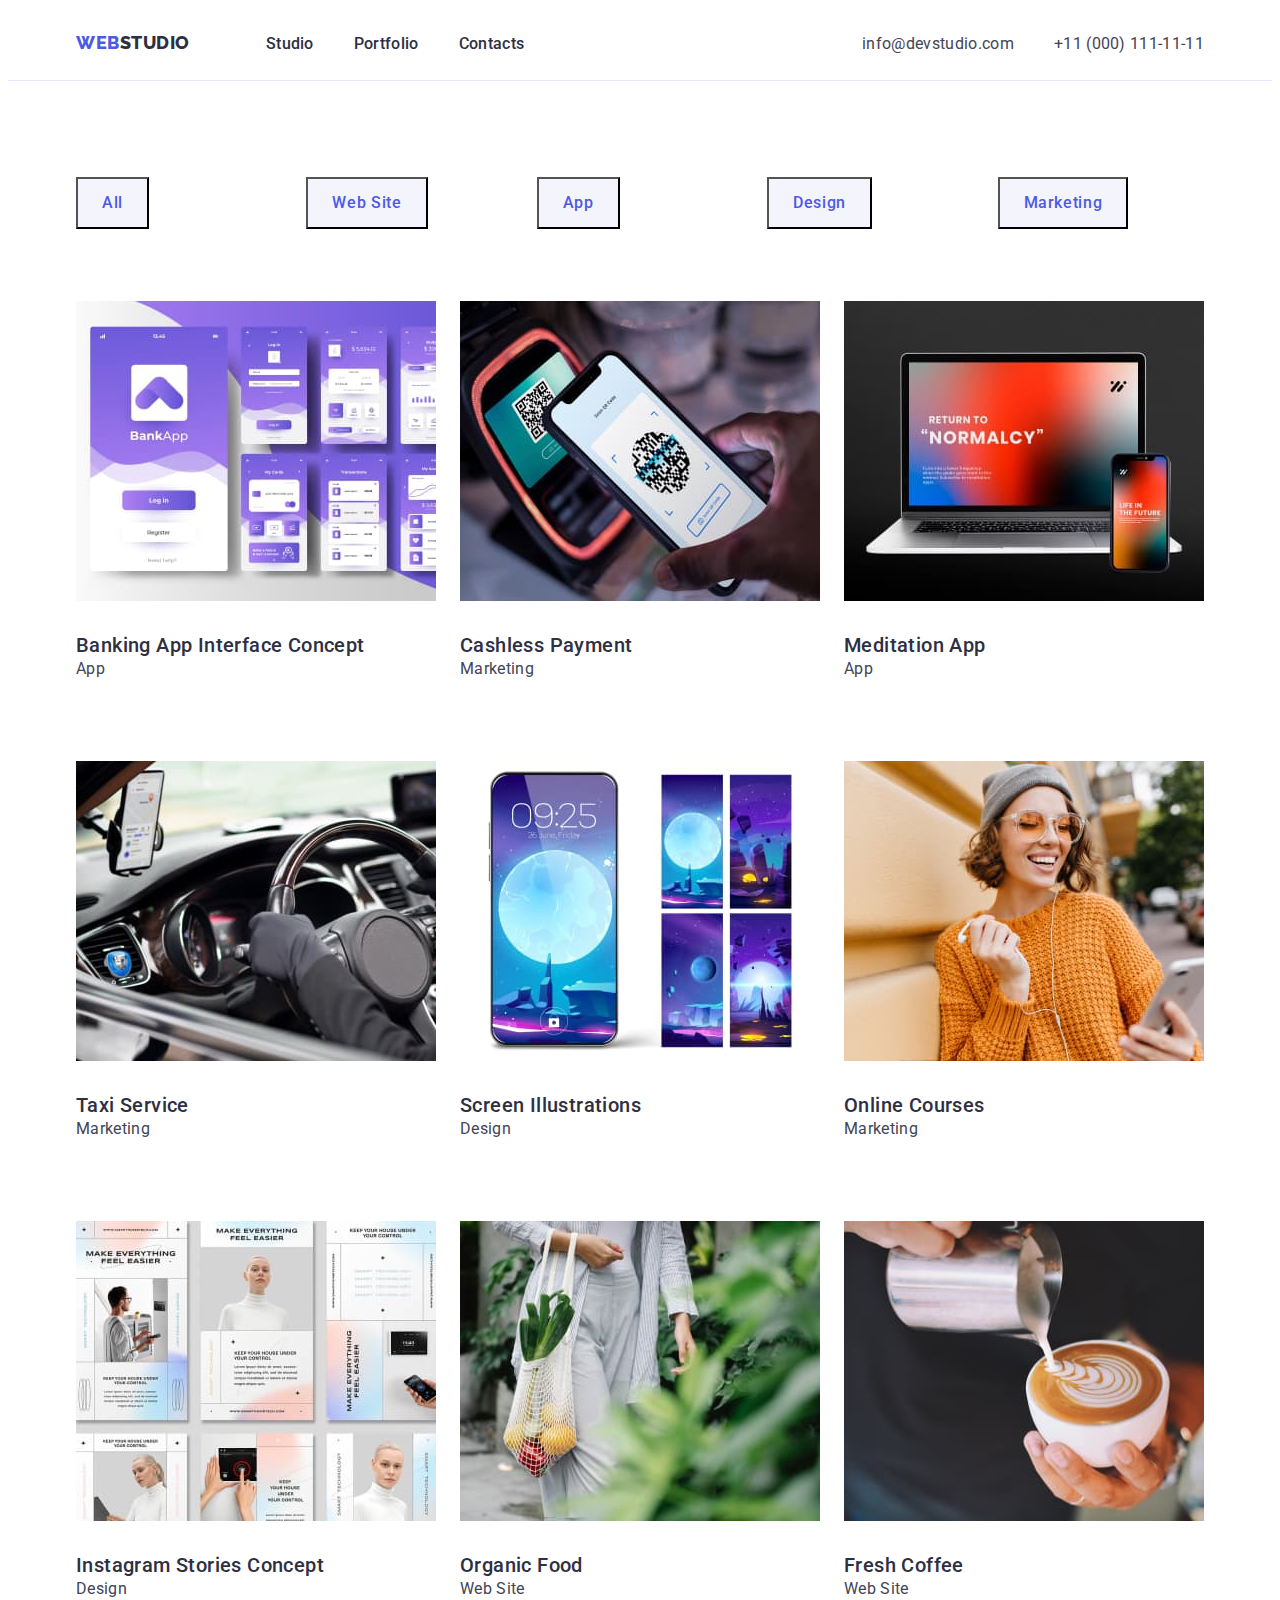
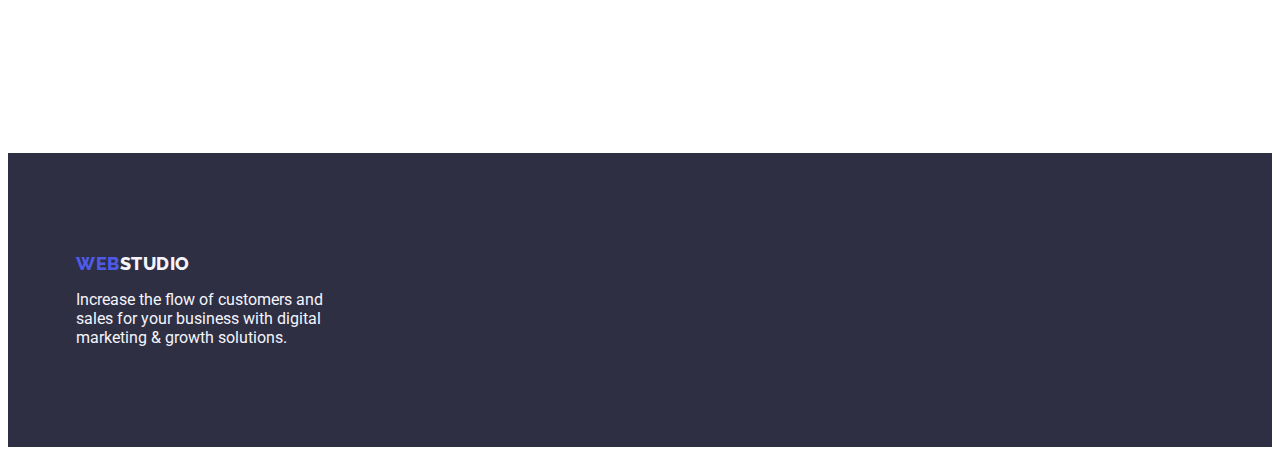
==== commit 48210910: "оптимізовано підключення нормолайз" ====
--- a/portfolio.html
+++ b/portfolio.html
@@ -6,17 +6,19 @@
     <meta name="viewport" content="width=device-width, initial-scale=1.0" />
     <title>Web Studio (Version 3.0)</title>
 
+    <!-- link modern normalize -->
+    <link rel="stylesheet" href="node_modules/modern-normalize/modern-normalize.css">
+
     <!-- link fonts -->
     <link rel="preconnect" href="https://fonts.googleapis.com" />
     <link rel="preconnect" href="https://fonts.gstatic.com" crossorigin />
     <link
       href="https://fonts.googleapis.com/css2?family=Raleway:wght@800&family=Roboto:wght@400;500;700&display=swap"
-      rel="stylesheet"
-    />
-    <!-- link modern normalize -->
-    <link rel="stylesheet" href="node_modules/modern-normalize/modern-normalize.css">
+      rel="stylesheet"/>
+    
     <!-- link style -->
     <link rel="stylesheet" href="./css/styles.css" />
+    
   </head>
   <body>
 
--- a/css/styles.css
+++ b/css/styles.css
@@ -60,14 +60,14 @@
 margin-right: auto;
 padding-left: 15px;
 padding-right: 15px;
-outline: dashed 1px teal;
+/* outline: dashed 1px teal; */
 
 }
 
 .section {
 padding-top: 120px;
 padding-bottom: 120px;
-outline: dashed 2px red;
+/* outline: dashed 2px red; */
 }
 
 .centred{
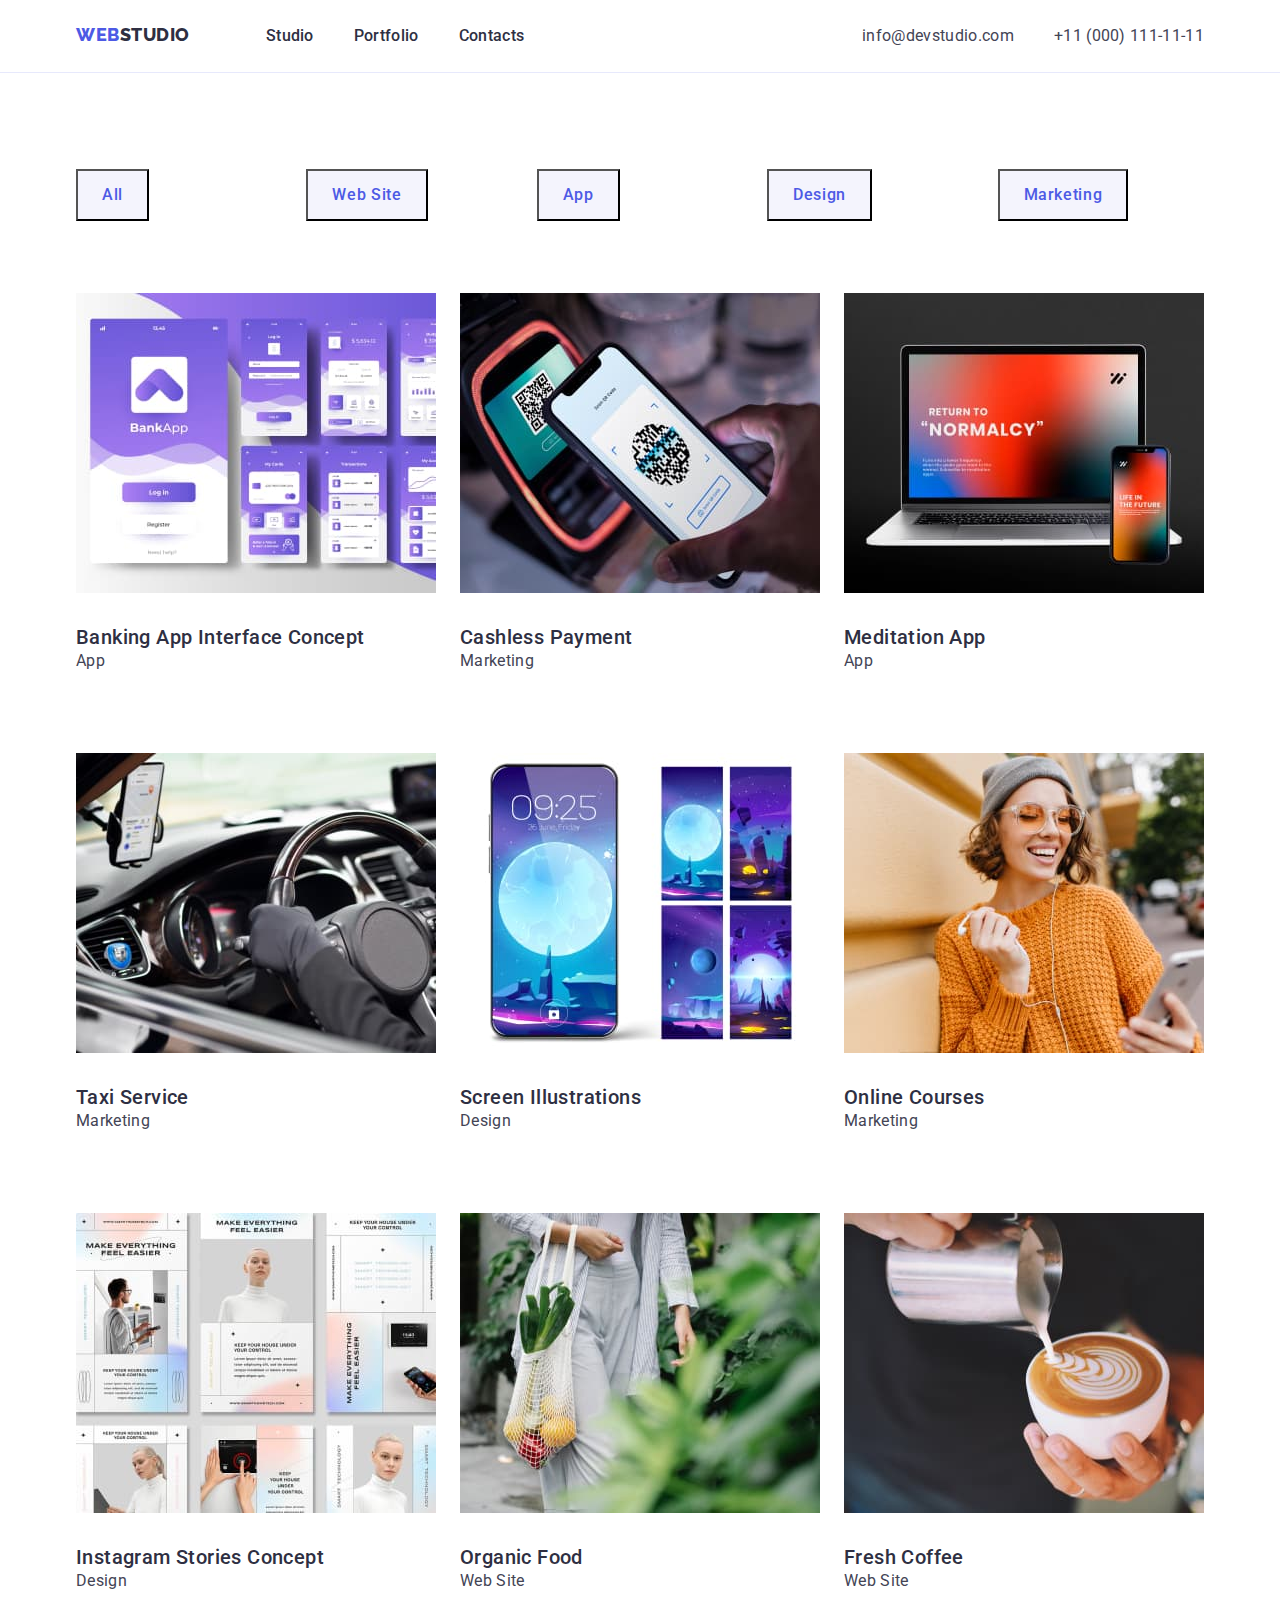
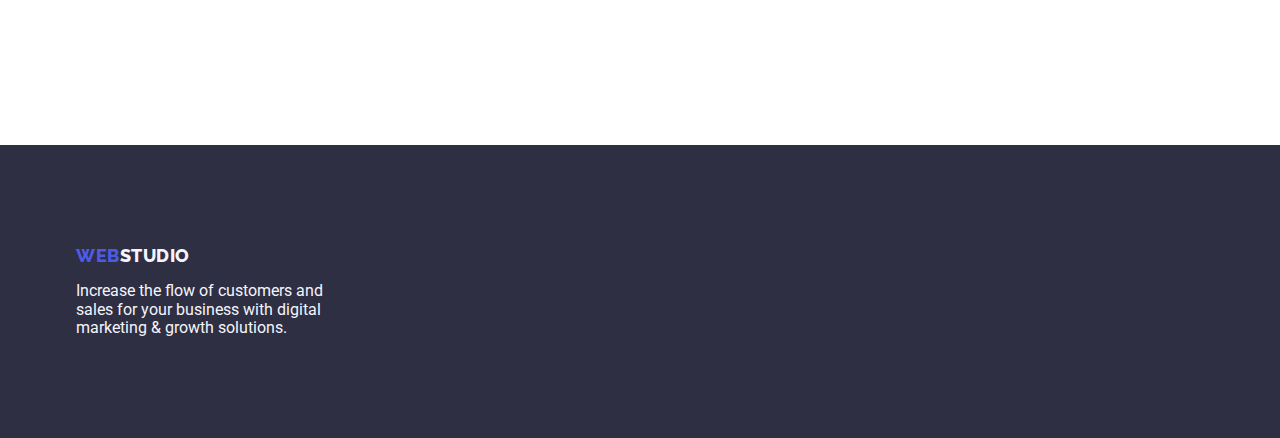
==== commit 302a23e8: "2 раз поміняв посилання на норм стилів" ====
--- a/portfolio.html
+++ b/portfolio.html
@@ -7,7 +7,9 @@
     <title>Web Studio (Version 3.0)</title>
 
     <!-- link modern normalize -->
-    <link rel="stylesheet" href="node_modules/modern-normalize/modern-normalize.css">
+    <link
+    rel="stylesheet"
+    href="https://cdnjs.cloudflare.com/ajax/libs/modern-normalize/1.0.0/modern-normalize.min.css"/>
 
     <!-- link fonts -->
     <link rel="preconnect" href="https://fonts.googleapis.com" />
@@ -18,7 +20,7 @@
     
     <!-- link style -->
     <link rel="stylesheet" href="./css/styles.css" />
-    
+
   </head>
   <body>
 
@@ -79,8 +81,9 @@
               />
               <div class="product-wrapper">
               <h2 class="desc-product">Banking App Interface Concept</h2>
-              <p class="desc-sferprodact">App</p></a>
-              </div>
+              <p class="desc-sferprodact">App</p>
+              </div>
+            </a>
           </li>
 
           <li class="progects-fl-element">
@@ -93,8 +96,9 @@
               />
               <div class="product-wrapper">
               <h2 class="desc-product">Cashless Payment</h2>
-              <p class="desc-sferprodact">Marketing</p></a>
-              </div>
+              <p class="desc-sferprodact">Marketing</p>
+              </div>
+            </a>
           </li>
 
           <li class="progects-fl-element">
@@ -107,8 +111,9 @@
               />
               <div class="product-wrapper">
               <h2 class="desc-product">Meditation App</h2>
-              <p class="desc-sferprodact">App</p></a>
-              </div>
+              <p class="desc-sferprodact">App</p>
+              </div>
+            </a>
           </li>
 
           <li class="progects-fl-element">
@@ -121,8 +126,9 @@
               />
               <div class="product-wrapper">
               <h2 class="desc-product">Taxi Service</h2>
-              <p class="desc-sferprodact">Marketing</p></a>
-              </div>
+              <p class="desc-sferprodact">Marketing</p>
+              </div>
+            </a>  
           </li>
 
           <li class="progects-fl-element">
@@ -135,8 +141,9 @@
               />
               <div class="product-wrapper">
               <h2 class="desc-product">Screen Illustrations</h2>
-              <p class="desc-sferprodact">Design</p></a>
-              </div>
+              <p class="desc-sferprodact">Design</p>
+              </div>
+            </a>  
           </li>
 
           <li class="progects-fl-element">
@@ -149,8 +156,9 @@
               />
               <div class="product-wrapper">
               <h2 class="desc-product">Online Courses</h2>
-              <p class="desc-sferprodact">Marketing</p></a>
-              </div>
+              <p class="desc-sferprodact">Marketing</p>
+              </div>
+            </a>  
           </li>
 
           <li class="progects-fl-element">
@@ -163,9 +171,11 @@
               />
               <div class="product-wrapper">
               <h2 class="desc-product">Instagram Stories Concept</h2>
-              <p class="desc-sferprodact">Design</p></a>
-              </div>
-          </li>
+              <p class="desc-sferprodact">Design</p>
+              </div>
+            </a>  
+          </li>
+
           <li class="progects-fl-element">
             <a href="" class="link"
               ><img
@@ -176,9 +186,11 @@
               />
               <div class="product-wrapper">
               <h2 class="desc-product">Organic Food</h2>
-              <p class="desc-sferprodact">Web Site</p></a>
-              </div>
-          </li>
+              <p class="desc-sferprodact">Web Site</p>
+              </div>
+            </a>  
+          </li>
+
           <li class="progects-fl-element">
             <a href="" class="link"
               ><img
@@ -189,9 +201,11 @@
               />
               <div class="product-wrapper">
               <h2 class="desc-product">Fresh Coffee</h2>
-              <p class="desc-sferprodact">Web Site</p></a>
-              </div>
-          </li>
+              <p class="desc-sferprodact">Web Site</p>
+              </div>
+            </a>  
+          </li>
+
         </ul>
       </div>
       </section>
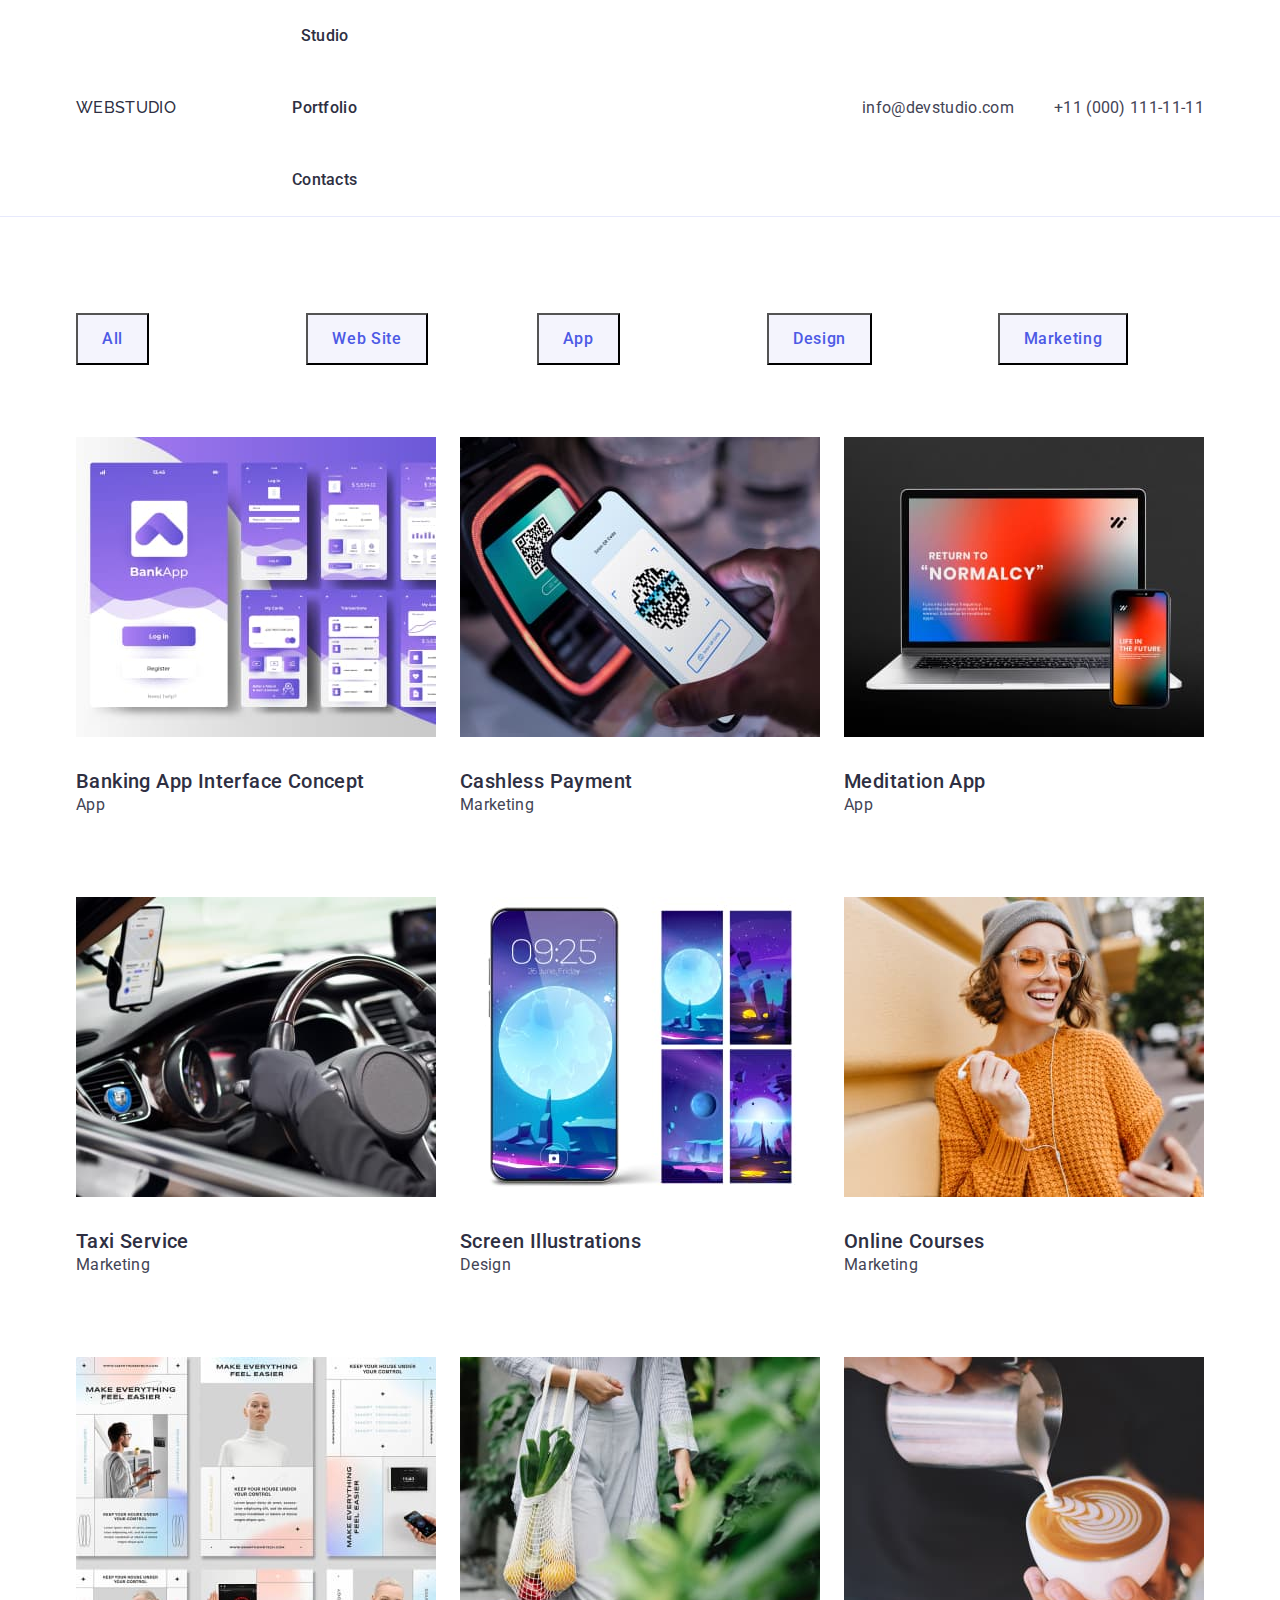
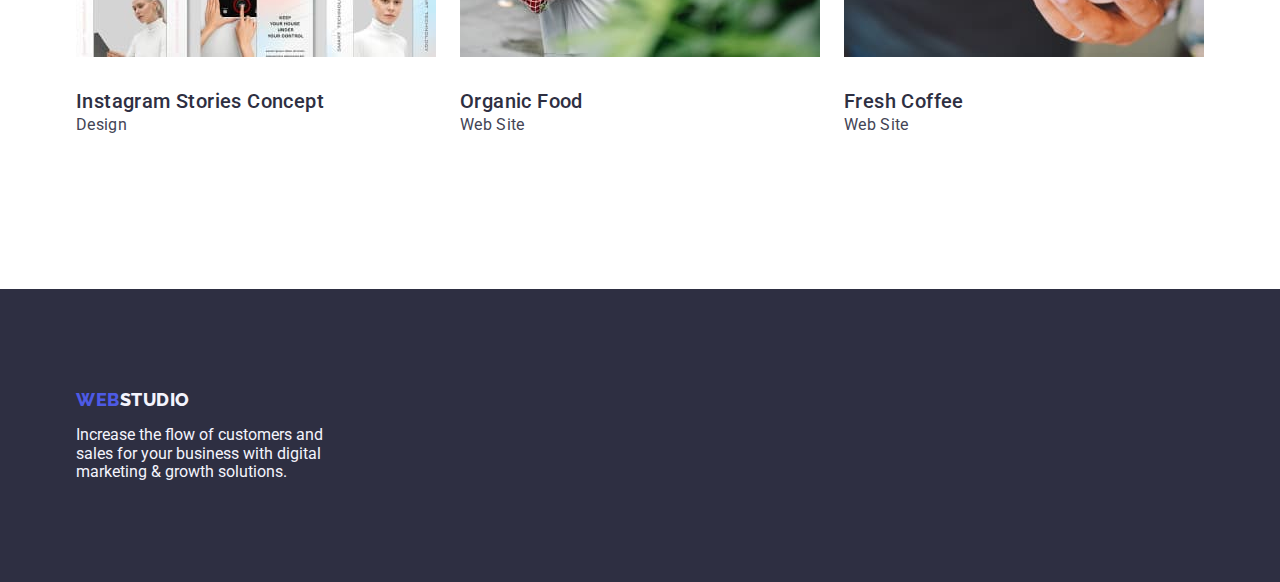
==== commit 11497830: "предаврительно правка навігаціі" ====
--- a/portfolio.html
+++ b/portfolio.html
@@ -28,10 +28,10 @@
     <header class="heder-container">
       <div class="container centred">
       <!-- Navigation -->
-      <a href="./index.html" class="logo link"
+      <nav class="nav">
+        <a href="./index.html" class="logo link"
           >Web<span class="logo-studio">Studio</span></a>
-      <nav>
-        <ul class="nav list">
+        <ul class="list">
           <li><a href="./index.html" class="nav-l link">Studio </a></li>
           <li><a href="./portfolio.html" class="nav-l link">Portfolio</a></li>
           <li><a href="" class="nav-l link">Contacts</a></li>
--- a/css/styles.css
+++ b/css/styles.css
@@ -113,11 +113,12 @@
 
 .heder-container{
   border-bottom: solid 1px var(--btn-secondary-color);
+
 }
 
 .heder-container .container{
   display: flex;
-  
+  align-items: center; 
 } 
 
 /* Logo */
@@ -149,6 +150,7 @@
 .nav{
 display: flex;
 gap: 40px;
+align-items: center;
 
 }
 
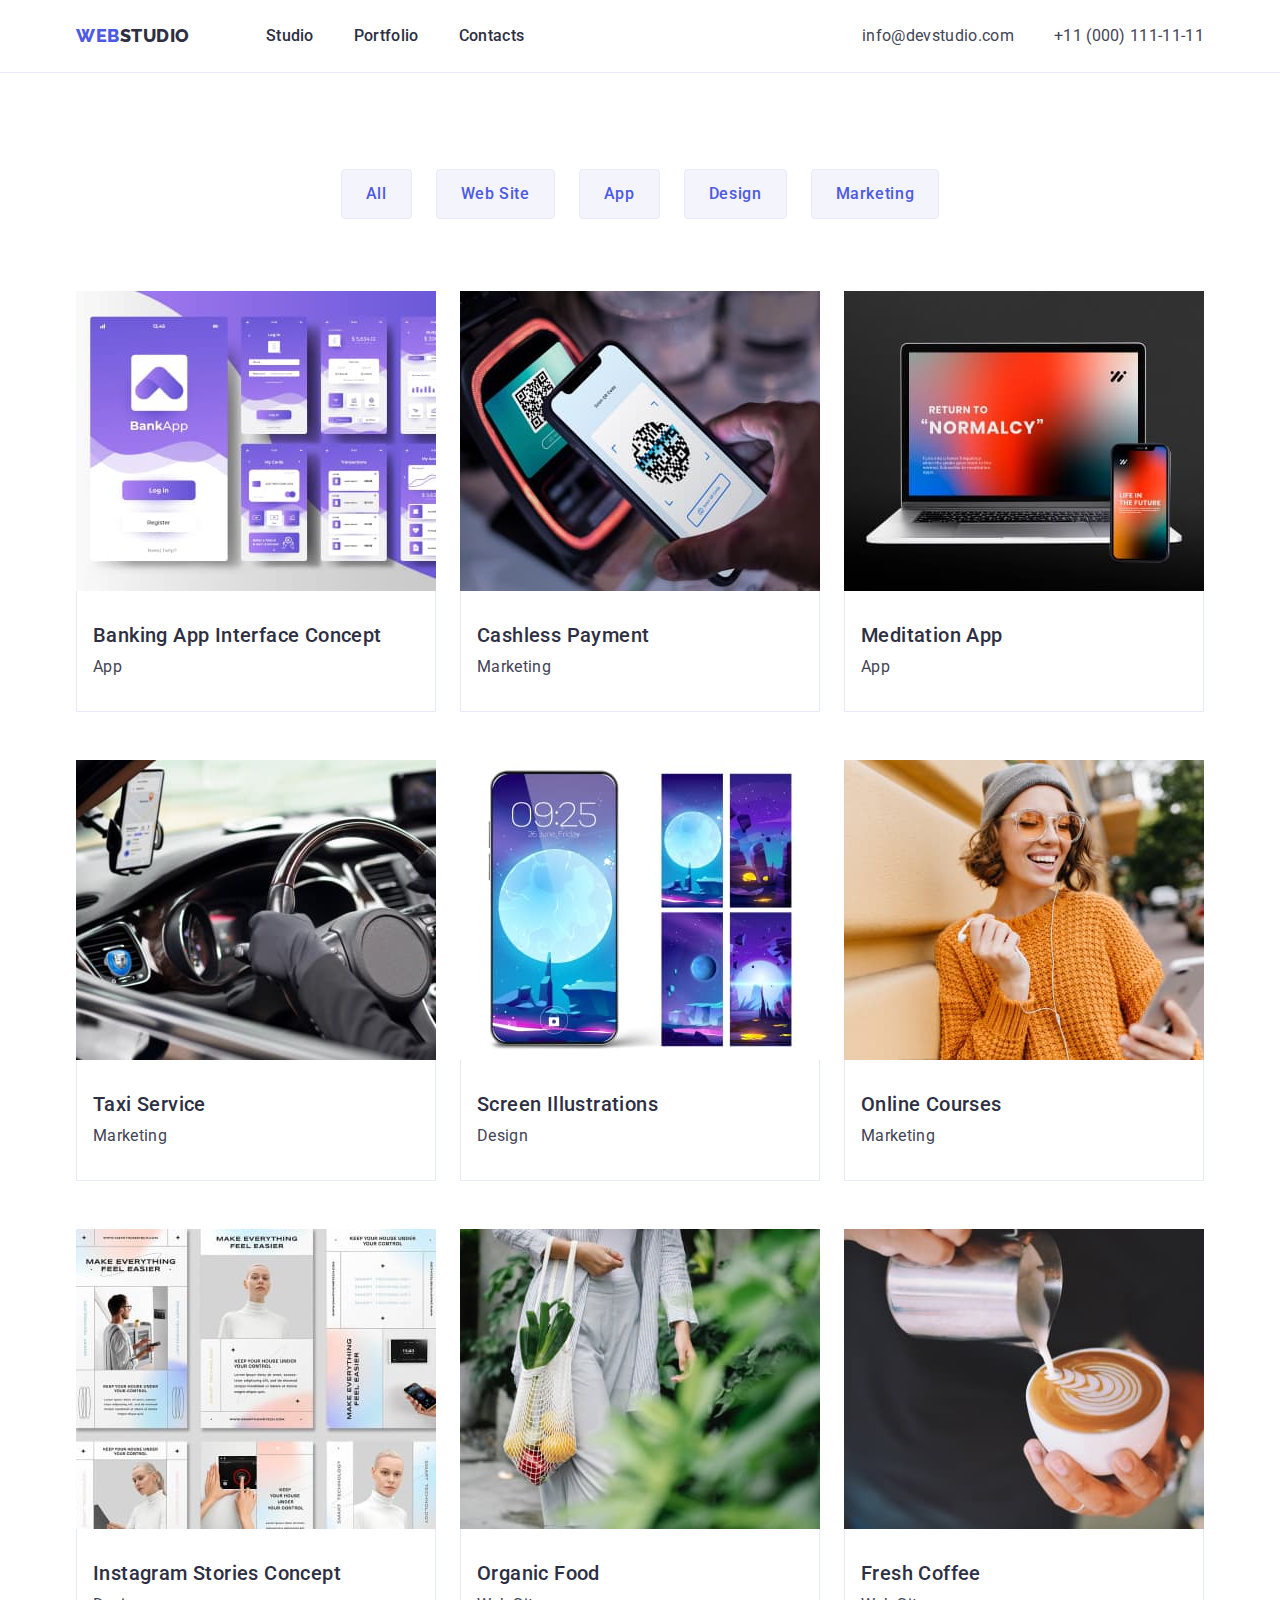
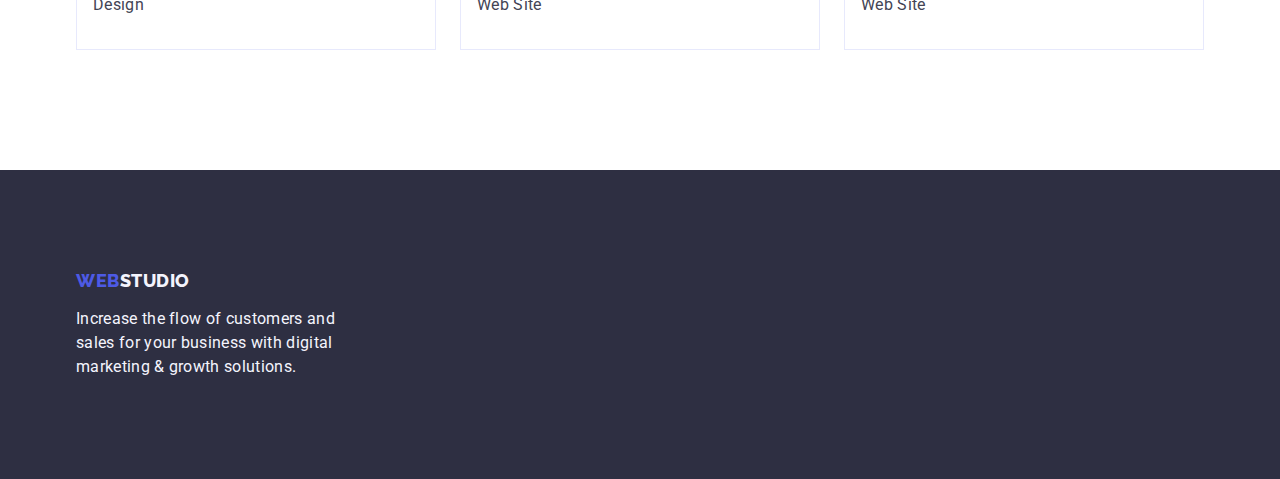
==== commit 3eadc0e6: "випоавлено після ментора" ====
--- a/portfolio.html
+++ b/portfolio.html
@@ -41,12 +41,12 @@
       <address class="adress">
         <ul class="list nav-adress">
           <li>
-            <a href="mailto:info@devstudio.com" class="link"
+            <a href="mailto:info@devstudio.com" class="link adress-link"
               >info@devstudio.com</a
             >
           </li>
           <li>
-            <a href="tel:+110001111111" class="link">+11 (000) 111-11-11</a>
+            <a href="tel:+110001111111" class="link adress-link">+11 (000) 111-11-11</a>
           </li>
         </ul>
       </address>
@@ -62,11 +62,11 @@
         <div class="container cont-portfolio">    
         <h1 class="visually-hidden">Filtr</h1>
         <ul class="list card-set">
-          <li class="card-set-items"><button type="button" class="button-filtr">All</button></li>
-          <li class="card-set-items"><button type="button" class="button-filtr">Web Site</button></li>
-          <li class="card-set-items"><button type="button" class="button-filtr">App</button></li>
-          <li class="card-set-items"><button type="button" class="button-filtr">Design</button></li>
-          <li class="card-set-items"><button type="button" class="button-filtr">Marketing</button></li>
+          <li ><button type="button" class="button-filtr">All</button></li>
+          <li ><button type="button" class="button-filtr">Web Site</button></li>
+          <li ><button type="button" class="button-filtr">App</button></li>
+          <li ><button type="button" class="button-filtr">Design</button></li>
+          <li ><button type="button" class="button-filtr">Marketing</button></li>
         </ul>
 
         <!-- Our projects -->
--- a/css/styles.css
+++ b/css/styles.css
@@ -147,14 +147,13 @@
 }
 
 /* site nav */
-.nav{
+.nav {
 display: flex;
-gap: 40px;
 align-items: center;
 
 }
 
-.nav .link {
+.nav-l {
 display: block;
 padding-top: 24px;
 padding-bottom: 24px;
@@ -168,14 +167,19 @@
   letter-spacing: 0.02em;
   font-style: normal;
 }
-.nav .link:hover,
-.nav .link:focus {
+.nav-l:hover,
+.nav-l:focus {
   color: var(--btn-hover-color);
 }
 .nav-l {
   color: var(--title-text-color);
 
   text-decoration: none;
+}
+
+.nav .list{
+  display: flex;
+  gap: 40px;
 }
 
 /* .nav .link.current { */
@@ -197,26 +201,22 @@
 display: flex;
 gap: 40px;
 }
-.nav-adress .link {
+
+.adress-link{
   display: block;
-padding-top: 24px;
-padding-bottom: 24px;
-}
-
-.adress .link {
+  padding-top: 24px;
+  padding-bottom: 24px;
+
   color: var(--base-text-color);
-  
   line-height: 24px;
   letter-spacing: 0.02em;
   text-decoration: none;
-
-}
-
-.adress .link:hover,
-.adress .link:focus {
+}
+
+.adress-link:hover,
+.adress-link:focus {
   color: var(--btn-hover-color);
 }
-
 
 /**
   |============================
@@ -231,15 +231,11 @@
    padding-bottom: 188px;
  } 
 
-.herro .container{
-display: flex;
-flex-direction: column;
-gap: 48px;
-justify-content: space-between;
-align-items: center;
-}
-
 .herro-title {
+  max-width: 496px; 
+  margin: 0 auto;
+  margin-bottom: 48px;
+
   color: var(--primari-whitecolor);
 
   font-weight: 700;
@@ -249,16 +245,14 @@
   letter-spacing: 0.02em;
 }
 
-.herro-title-container {
-display: block;
-  width: 496px;
-}
-
 .btn-herro-container{
   display: block;
   min-width: 169px;
+  height: 56px;
+  border: none; 
 padding: 16px 32px;
  border-radius: 4px;
+ margin: 0 auto;
 }
 
 .section .section-title {
@@ -317,7 +311,6 @@
 
 .cont-prinsp-work{
 padding-bottom: 0;
-
 --indent-items: 4;
 }
 
@@ -404,6 +397,7 @@
  .team-wrapper {
 padding: 32px 16px;
 text-align: center;
+border-radius: 0px 0px 4px 4px; 
 
  }
 
@@ -424,9 +418,22 @@
   background-color: var(--title-text-color);
 }
 
+.footer .logo{
+display: inline-block;
+margin-bottom: 16px;  
+
+margin-right: 0;
+padding-top: 0;
+padding-bottom: 0;
+}
+
 .footer .text{ 
-  margin-top: 16px; 
   width: 264px;
+
+font-weight: 400;
+line-height: 24px;
+letter-spacing: 0.02em;
+
 } 
 
 
@@ -440,6 +447,8 @@
 .button-filtr {
   display: block;
   padding: 12px 24px;
+  border: 1px solid var(--btn-secondary-color);
+  border-radius: 4px;
 
   color: var(--accent-color);
   background-color: var(--second-white-text);
@@ -454,6 +463,8 @@
 
 .button-filtr:hover,
 .button-filtr:focus {
+  border: 1px solid transparent;
+
   color: var(--primari-whitecolor);
   background-color: var(--btn-hover-color);
 }
@@ -461,17 +472,20 @@
 .cont-portfolio{
 display: flex;
 flex-direction: column;
+justify-content: center;
 
 }
 
 .filtr{
   padding-top: 96px;
   padding-bottom: 120px;
+
 }
 
 .filtr .card-set{
 --indent-items: 5;
 align-items: center;
+justify-content: center; 
 margin-bottom: 72px;
 
 }
@@ -484,7 +498,7 @@
 }
 
 .progects-fl-element{
-flex-basis: calc((100% - var(var(--indent))*2)/3);
+flex-basis: calc((100% - 2 * 24px) / 3);
 
 }
 
@@ -493,6 +507,8 @@
 }
 
 .desc-product {
+  margin-bottom: 8px;
+
   color: var(--title-text-color);
 
   font-weight: 500;
@@ -511,6 +527,7 @@
 }
 
 .product-wrapper {
-  padding-top: 32px;
-  padding-bottom: 32px;
+  padding: 32px 16px;
+  border: 1px solid #e7e9fc; 
+  border-top: none;
 }